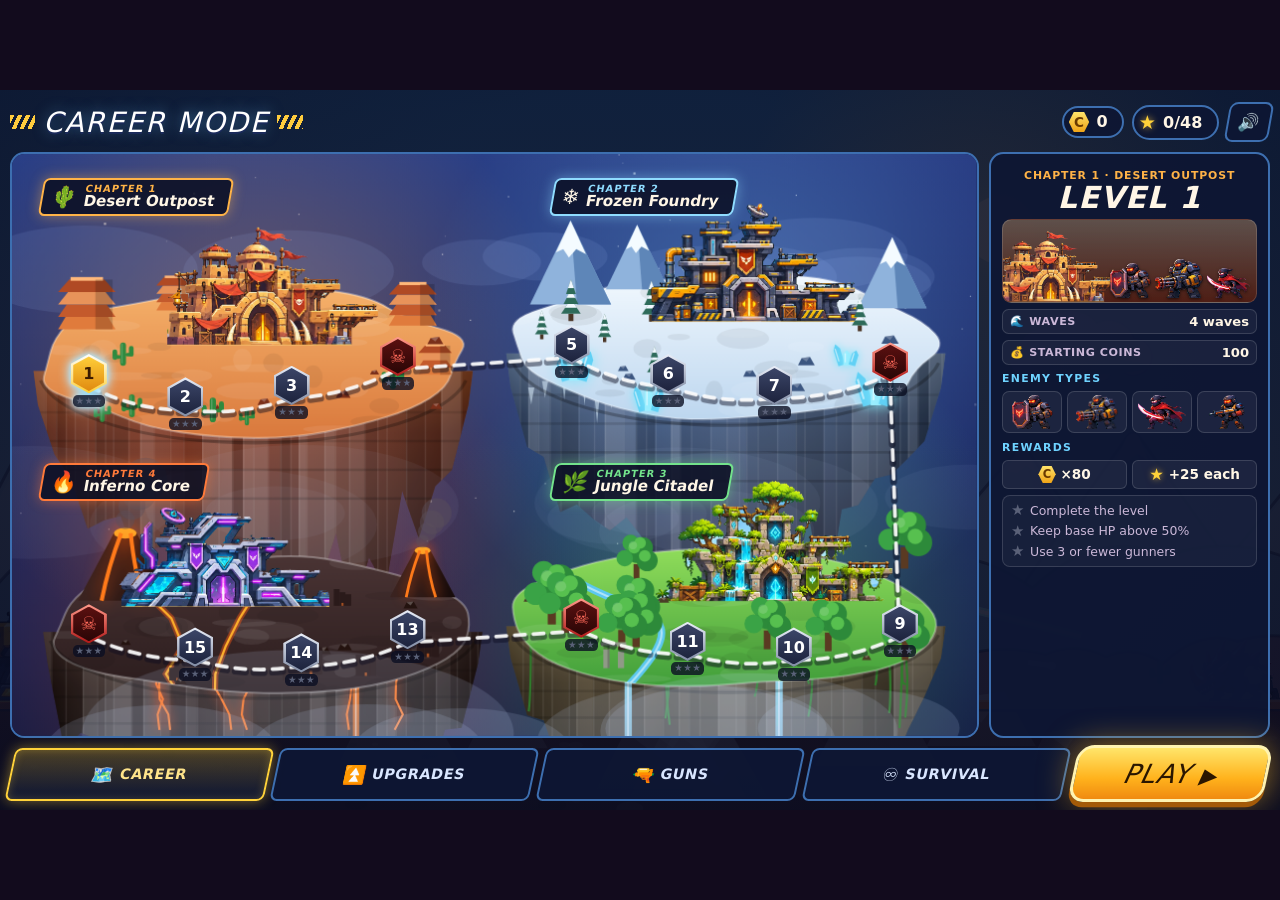
==== Stickman/stick-bastion/index.html @ 338006b6 "feat: add initial stick bastion game UI styles" ====
<!doctype html>
<html lang="en">
<head>
<meta charset="utf-8">
<meta name="viewport" content="width=device-width,initial-scale=1,maximum-scale=1,user-scalable=no,viewport-fit=cover">
<meta name="theme-color" content="#1d1240">
<title>Stick Bastion</title>
<link rel="preconnect" href="https://fonts.googleapis.com"><link rel="preconnect" href="https://fonts.gstatic.com" crossorigin>
<link rel="stylesheet" href="https://fonts.googleapis.com/css2?family=Barlow+Condensed:ital,wght@1,700;1,800;1,900&display=swap">
<link rel="stylesheet" href="css/style.css">
</head>
<body>
<div id="stage">
  <canvas id="cv"></canvas>
  <div id="hud" class="hidden">
    <div class="hbox" id="hpBox"><span class="hpIc">🏰</span><div class="lbl"><span>BASE HP</span><span id="hpTxt">400</span></div><div class="bar"><i id="hpFill"></i></div></div>
    <div class="hbox" id="waveBox"><div id="waveTxt">WAVE 1</div><div id="waveSub"></div><div class="bar"><i id="waveFill"></i></div></div>
    <div class="hbox" id="coinBox"><span class="coin"></span><span id="coinTxt">0</span></div>
    <button class="ibtn pe" id="speedBtn" aria-label="Speed up">▶▶</button>
    <button class="ibtn pe" id="pauseBtn" aria-label="Pause">❚❚</button>
    <button id="baseBtn" class="round pe" aria-label="Base upgrades"><span>🏰</span><small>BASE</small></button>
    <div id="breakBar" class="pe hidden"><div class="nw"><span class="clk">⏱</span><span class="nwt"><small>NEXT WAVE IN</small><span><b id="breakT">10</b>s</span></span></div><button id="callBtn">CALL NOW ▶ <small id="callBonus"></small></button></div>
    <button id="strikeBtn" class="round pe hidden" aria-label="Airstrike"><span>✈</span><small>STRIKE</small></button>
  </div>
  <div id="slotPop" class="pop hidden"></div>
  <div id="basePop" class="pop hidden" style="left:.8em;bottom:6.2em"></div>

  <div id="hub" class="screen">
    <div class="topbar">
      <button class="hb" id="backBtn" aria-label="Back">←</button>
      <div class="htitle"><i></i><span id="hubTitle">CAREER MODE</span><i></i></div>
      <div class="chips">
        <div class="chip" title="Credits"><span class="crc">C</span><b id="crTxt">0</b></div>
        <div class="chip" title="Stars"><span class="sti">★</span><b id="stTxt">0/48</b></div>
        <button class="hb" id="sndBtn1" aria-label="Sound">🔊</button>
      </div>
    </div>
    <div class="tab" id="tab_career">
      <div class="mapwrap"><canvas id="mapCv"></canvas><div id="nodes"></div></div>
      <aside class="side" id="lvlPanel"></aside>
    </div>
    <div class="tab hidden" id="tab_upgrades"><div class="tabbox"><div class="upgs" id="upgList"></div></div></div>
    <div class="tab hidden" id="tab_guns"><div class="tabbox"><div class="guns" id="gunList"></div></div></div>
    <div class="tab hidden" id="tab_survival">
      <div class="tabbox surv">
        <h2>ENDLESS SURVIVAL</h2>
        <p>Waves never stop and bosses show up every 5 waves. Pick your base:</p>
        <div class="maps" id="mapPick"></div>
        <div class="best" id="bestTxt"></div>
      </div>
    </div>
    <nav class="bnav">
      <button data-tab="career"><span>🗺️</span>CAREER</button>
      <button data-tab="upgrades"><span>⏫</span>UPGRADES</button>
      <button data-tab="guns"><span>🔫</span>GUNS</button>
      <button data-tab="survival"><span>♾️</span>SURVIVAL</button>
    </nav>
    <button id="playBtn" class="playbig">PLAY <b>▶</b></button>
  </div>

  <div id="win" class="screen dim hidden">
    <div class="panel wpanel">
      <div class="wl" id="winLvl"></div>
      <h1 class="title" style="font-size:3.2em">LEVEL COMPLETE!</h1>
      <div class="stars3" id="winStars"></div>
      <div class="wobj" id="winObj"></div>
      <div class="wcr">Credits earned <span class="crc">C</span> <b id="winCr">0</b></div>
      <div><button class="btn" id="nextBtn">NEXT LEVEL ▶</button><button class="btn alt" id="retryBtn">⟲ RETRY</button><button class="btn alt" id="mapBtn">MAP</button></div>
    </div>
  </div>

  <div id="pause" class="screen dim hidden">
    <div class="panel">
      <h1 class="title" style="font-size:3em">PAUSED</h1>
      <div style="margin-top:1em">
        <button class="btn" id="resumeBtn">▶ RESUME</button><br>
        <button class="btn alt small" id="sndBtn2">🔊 Sound: On</button>
        <button class="btn alt small" id="quitBtn">⟲ Main menu</button>
      </div>
    </div>
  </div>

  <div id="over" class="screen dim hidden">
    <div class="panel">
      <h1 class="title" style="font-size:3.2em;color:#ff7a5c">THE BASE HAS FALLEN</h1>
      <div class="stats">
        <div>Waves survived<b id="oWaves">0</b></div>
        <div>Kills<b id="oKills">0</b></div>
        <div>Critical hits<b id="oHeads">0</b></div>
      </div>
      <div class="best" id="oBest"></div>
      <div style="margin-top:.8em"><button class="btn" id="againBtn">⟲ PLAY AGAIN</button><button class="btn alt" id="menuBtn">MENU</button></div>
    </div>
  </div>
</div>
<div id="rotate"><div class="phn">📱</div><div>Turn your phone sideways for the best view.</div><button class="btn small" id="rotOk">Play anyway</button></div>
<script src="js/core.js"></script>
<script src="js/audio.js"></script>
<script src="js/data.js"></script>
<script src="js/enemies.js"></script>
<script src="js/state.js"></script>
<script src="js/gunners.js"></script>
<script src="js/combat.js"></script>
<script src="js/waves.js"></script>
<script src="js/career.js"></script>
<script src="js/render.js"></script>
<script src="js/ui.js"></script>
<script src="js/mapart.js"></script>
<script src="js/menu.js"></script>
<script src="js/basetray.js"></script>
<script src="js/tutorial.js"></script>
<script src="js/hudskin.js"></script>
<script src="js/main.js"></script>
</body>
</html>
---- Stickman/stick-bastion/css/style.css ----
:root{--gold:#ffcc4d;--panel:rgba(22,14,38,.94);--line:rgba(255,255,255,.14);--txt:#fff6e6;--dim:#cbb8d8;--red:#ff5a4f;--green:#5be27f;color-scheme:dark}
*{box-sizing:border-box}
html,body{margin:0;height:100%;background:#120b1d;overflow:hidden;touch-action:none;-webkit-user-select:none;user-select:none;-webkit-tap-highlight-color:transparent;font-family:system-ui,"Segoe UI",Roboto,Arial,sans-serif;color:var(--txt)}
#stage{position:absolute;overflow:hidden;background:#1d1240;font-size:16px}
#cv{position:absolute;inset:0;width:100%;height:100%;display:block;touch-action:none}
.hidden{display:none!important}
button{font-family:inherit;color:inherit;touch-action:manipulation}
#hud{position:absolute;inset:0;pointer-events:none}
#hud .pe{pointer-events:auto}
.hbox{position:absolute;top:.7em;background:rgba(15,8,28,.55);border:1px solid var(--line);border-radius:.8em;padding:.45em .7em;backdrop-filter:blur(3px)}
#hpBox{left:.8em;width:15em}
.lbl{font-weight:800;font-size:.75em;letter-spacing:.12em;color:var(--dim);display:flex;justify-content:space-between;margin-bottom:.3em}
.bar{position:relative;height:1em;background:rgba(0,0,0,.5);border-radius:1em;overflow:hidden;border:1px solid rgba(255,255,255,.18)}
.bar i{position:absolute;left:0;top:0;bottom:0;width:100%;border-radius:1em;background:linear-gradient(#8dffa8,#27b651);transition:width .15s}
.bar i.warn{background:linear-gradient(#ffe07a,#e39a18)}
.bar i.bad{background:linear-gradient(#ff8a7a,#d02d22)}
#waveBox{left:50%;transform:translateX(-50%);width:14em;text-align:center}
#waveTxt{font-weight:900;font-size:1.1em;letter-spacing:.08em;margin-bottom:.25em}
#waveFill{background:linear-gradient(#ffd98a,#ff8c3a)}
#coinBox{right:7.4em;display:flex;align-items:center;gap:.45em;font-weight:900;font-size:1.25em;padding:.3em .7em}
#coinBox.bump{animation:pop .25s}
@keyframes pop{50%{transform:scale(1.18)}}
.coin{width:1em;height:1em;border-radius:50%;background:radial-gradient(circle at 35% 35%,#fff3b0,#ffc53d 45%,#c9851a);box-shadow:0 0 .4em rgba(255,200,60,.7);display:inline-block;flex:none;vertical-align:-.12em}
.ibtn{position:absolute;top:.7em;right:.8em;width:2.8em;height:2.8em;border-radius:.8em;border:1px solid var(--line);background:rgba(15,8,28,.6);font-weight:900;font-size:1em;cursor:pointer}
#speedBtn{right:4.1em;font-size:.95em;width:3em}
#speedBtn.on{background:linear-gradient(#ffe07a,#ff9b2e);color:#3a1604;border-color:transparent}
.round{position:absolute;bottom:.6em;width:4.8em;height:4.8em;border-radius:50%;border:2px solid rgba(255,255,255,.25);cursor:pointer;font-weight:900;font-size:1em;display:flex;flex-direction:column;align-items:center;justify-content:center;line-height:1.05;background:rgba(30,18,44,.85)}
.round span{font-size:1.5em}
.round small{font-size:.58em;letter-spacing:.06em}
#baseBtn{left:.8em;background:linear-gradient(#6a5690,#3d2f58)}
#strikeBtn{right:.8em;background:conic-gradient(rgba(255,120,60,.95) calc(var(--p,1)*360deg),rgba(30,18,44,.85) 0)}
#strikeBtn.ready{box-shadow:0 0 1em rgba(255,140,60,.9);animation:pulse 1s infinite alternate}
@keyframes pulse{to{transform:scale(1.07)}}
#breakBar{position:absolute;bottom:.9em;left:50%;transform:translateX(-50%);display:flex;align-items:center;gap:.8em;background:rgba(15,8,28,.75);border:1px solid var(--line);border-radius:1em;padding:.4em .45em .4em 1em;font-weight:800;white-space:nowrap}
#breakBar b{color:var(--gold);font-size:1.2em}
#callBtn{border:0;border-radius:.7em;padding:.55em 1em;font-weight:900;cursor:pointer;background:linear-gradient(#ffe07a,#ff9b2e);color:#3a1604;font-size:.95em}
#callBtn small{font-weight:700;opacity:.8}
.pop{position:absolute;width:19em;max-height:calc(100% - 1em);overflow:auto;background:var(--panel);border:1px solid var(--line);border-radius:1em;padding:.75em;box-shadow:0 1em 2.5em rgba(0,0,0,.55);z-index:3}
.pop .ph{display:flex;align-items:center;gap:.6em;margin-bottom:.55em}
.pop .ph h4{margin:0;font-size:1.05em;flex:1}
.pop .ph .sub2{display:block;font-size:.75em;color:var(--dim);font-weight:600}
.pop .x{width:2em;height:2em;border-radius:.6em;border:1px solid var(--line);background:rgba(255,255,255,.06);cursor:pointer;font-weight:900;flex:none}
.maps{display:grid;grid-template-columns:repeat(4,1fr);gap:.45em;margin:.7em 0 .2em}
.mapc{border:2px solid var(--line);border-radius:.8em;background:rgba(255,255,255,.07);padding:.35em .25em .3em;cursor:pointer;color:#fff;font:inherit;font-weight:800;font-size:.72em;display:flex;flex-direction:column;align-items:center;gap:.2em}
.mapc img{width:100%;height:4.6em;object-fit:contain;filter:drop-shadow(0 .15em .2em rgba(0,0,0,.45))}
.mapc.on{border-color:var(--gold);background:rgba(255,211,90,.18);box-shadow:0 0 .8em rgba(255,211,90,.35)}
.wgrid{display:grid;grid-template-columns:1fr 1fr 1fr;gap:.35em}
#slotPop{width:25em}
.wopt{display:flex;flex-direction:column;align-items:center;gap:.15em;padding:.45em .3em;border-radius:.7em;border:1px solid var(--line);background:rgba(255,255,255,.06);cursor:pointer;font-size:.85em;font-weight:800}
.wopt img{width:5.6em;height:2.2em;object-fit:contain;filter:drop-shadow(0 .1em .15em rgba(0,0,0,.5))}
.wopt .c{color:var(--gold)}
.wopt .s{font-size:.75em;color:var(--dim);font-weight:600;text-align:center}
.wopt[disabled]{opacity:.38;cursor:default}
.wopt.cur{border-color:var(--gold);opacity:1}
.act{display:flex;align-items:center;justify-content:center;gap:.4em;width:100%;padding:.6em;margin-top:.4em;border-radius:.7em;border:0;font-weight:900;font-size:.95em;cursor:pointer;background:linear-gradient(#7cf29a,#2fae55);color:#06290f}
.act.alt{background:rgba(255,255,255,.1);color:var(--txt)}
.act.sell{background:rgba(255,90,79,.18);color:#ffb3ab}
.act[disabled]{background:rgba(255,255,255,.08);color:rgba(255,255,255,.38);cursor:default}
.statl{display:flex;flex-direction:column;gap:.15em;font-size:.8em;color:#ffdf9a;font-weight:700}
.pips{display:flex;gap:.2em;margin:.4em 0 .1em}
.pips i{flex:1;height:.4em;border-radius:.2em;background:rgba(255,255,255,.15)}
.pips i.on{background:var(--gold)}
.brow{display:flex;align-items:center;gap:.6em;padding:.5em;border-radius:.8em;background:rgba(255,255,255,.05);border:1px solid var(--line);margin-top:.4em}
.brow .ic{font-size:1.5em;width:1.6em;text-align:center;flex:none}
.brow .t{flex:1;min-width:0}
.brow .t b{display:block;font-size:.92em}
.brow .t span{display:block;font-size:.72em;color:var(--dim)}
.brow .act{width:auto;margin:0;padding:.5em .7em;font-size:.82em;flex:none}
.screen{position:absolute;inset:0;display:flex;align-items:center;justify-content:center;padding:1em;z-index:4}
.dim{background:radial-gradient(ellipse at center,rgba(20,10,35,.55),rgba(10,5,20,.85))}
.panel{background:var(--panel);border:1px solid var(--line);border-radius:1.2em;box-shadow:0 1em 3em rgba(0,0,0,.5);padding:1.3em 1.6em;max-height:100%;overflow:auto;text-align:center}
h1.title{margin:0;font-family:Impact,"Arial Black",system-ui,sans-serif;font-size:4.6em;line-height:.95;letter-spacing:.04em;color:#ffd35a;text-shadow:0 .06em 0 #b4531c,0 .12em 0 #5a1f14,0 0 .6em rgba(255,150,60,.5)}
.sub{color:var(--dim);font-size:1.05em;margin:.5em 0 1.1em}
.btn{font-weight:900;font-size:1.25em;letter-spacing:.06em;padding:.7em 1.8em;border-radius:.8em;border:0;background:linear-gradient(#ffe07a,#ff9b2e);color:#3a1604;box-shadow:0 .22em 0 #a64e17,0 .4em 1em rgba(0,0,0,.4);cursor:pointer;margin:.3em}
.btn:active{transform:translateY(.15em);box-shadow:0 .07em 0 #a64e17}
.btn.alt{background:linear-gradient(#5a4a78,#3d2f58);color:var(--txt);box-shadow:0 .22em 0 #221832}
.btn.small{font-size:.95em;padding:.55em 1.2em}
.how{display:flex;gap:1em;justify-content:center;margin:1.1em 0 .3em;flex-wrap:wrap}
.how div{background:rgba(255,255,255,.06);border:1px solid var(--line);border-radius:.8em;padding:.6em .8em;width:10.5em;font-size:.88em;color:var(--dim)}
.how b{display:block;font-size:1.6em;margin-bottom:.15em}
.best{margin-top:.6em;color:var(--gold);font-weight:800}
.stats{display:grid;grid-template-columns:repeat(3,auto);gap:.4em 1.6em;justify-content:center;margin:1em 0;font-size:1.05em}
.stats b{display:block;font-size:1.6em;color:var(--gold)}
#rotate{position:fixed;inset:0;background:#1d1240;display:none;align-items:center;justify-content:center;flex-direction:column;text-align:center;padding:2em;z-index:9;gap:1em}
#rotate.show{display:flex}
#rotate .phn{font-size:3em;animation:rot 1.6s infinite}
@keyframes rot{50%{transform:rotate(90deg)}}
/* ---------- start screen hub ---------- */
:root{--navy:rgba(14,22,52,.92);--edge:#3d6fb0;--cyan:#6fd3ff}
#hub{display:block;padding:0;background:linear-gradient(rgba(8,12,32,.86),rgba(8,12,32,.9))}
#hub.see{background:linear-gradient(90deg,rgba(8,12,32,.82),rgba(8,12,32,.35) 55%,rgba(8,12,32,.1)),linear-gradient(rgba(8,12,32,.55),transparent 18%,transparent 80%,rgba(8,12,32,.7))}
.topbar{position:absolute;top:.5em;left:.6em;right:.6em;height:3em;display:flex;align-items:center;gap:.8em}
.hb{width:2.6em;height:2.4em;border-radius:.5em;border:2px solid var(--edge);background:var(--navy);font-weight:900;font-size:1.05em;cursor:pointer;flex:none;transform:skewX(-10deg)}
.htitle{display:flex;align-items:center;gap:.5em;flex:1;min-width:0}
.htitle span{font-family:Impact,"Arial Black",system-ui,sans-serif;font-size:1.75em;letter-spacing:.06em;font-style:italic;color:#fff;text-shadow:0 .08em 0 #1a2a5a,0 0 .5em rgba(110,200,255,.5);white-space:nowrap}
.htitle i{width:1.6em;height:.9em;flex:none;background:repeating-linear-gradient(115deg,#ffcc3d 0 .25em,transparent .25em .45em)}
.chips{display:flex;align-items:center;gap:.5em}
.chip{display:flex;align-items:center;gap:.45em;background:var(--navy);border:2px solid var(--edge);border-radius:2em;padding:.25em .9em .25em .3em;font-weight:900}
.crc{display:inline-flex;align-items:center;justify-content:center;width:1.5em;height:1.5em;border-radius:.35em;background:linear-gradient(#ffe36a,#f0a417);color:#6a3a00;font-weight:900;font-size:.85em;clip-path:polygon(25% 0,75% 0,100% 50%,75% 100%,25% 100%,0 50%);flex:none;vertical-align:-.3em}
.sti{color:#ffd23a;font-size:1.2em;text-shadow:0 0 .4em rgba(255,200,60,.7)}
.tab{position:absolute;top:3.9em;bottom:4.5em;left:.6em;right:.6em}
.tabbox{position:absolute;inset:0;background:var(--navy);border:2px solid var(--edge);border-radius:.9em;padding:.9em;overflow:auto}
/* bottom navigation + play */
.bnav{position:absolute;bottom:.55em;left:.6em;right:13.4em;display:flex;gap:.45em;height:3.3em}
.bnav button{flex:1;min-width:0;display:flex;align-items:center;justify-content:center;gap:.4em;font-weight:900;font-size:.9em;letter-spacing:.04em;cursor:pointer;border:2px solid var(--edge);background:var(--navy);border-radius:.5em;transform:skewX(-12deg);color:#d9e6ff;white-space:nowrap}
.bnav button span{font-size:1.25em}
.bnav button.on{border-color:#ffd23a;color:#ffe48a;background:linear-gradient(rgba(255,210,58,.25),rgba(14,22,52,.95));box-shadow:0 0 .9em rgba(255,210,58,.45),inset 0 0 .6em rgba(255,210,58,.25)}
.playbig{position:absolute;right:.45em;bottom:.3em;width:7.4em;height:2.15em;border:3px solid #fff3b0;border-radius:.6em;transform:skewX(-12deg);cursor:pointer;
  background:linear-gradient(#ffe56a,#ffb21c 60%,#f08a10);color:#2a1600;font-family:Impact,"Arial Black",system-ui,sans-serif;font-size:1.65em;font-style:italic;letter-spacing:.04em;
  box-shadow:0 .2em 0 #a35a08,0 0 1.2em rgba(255,190,40,.55);animation:glow 1.6s infinite alternate}
.playbig b{font-size:.8em}
.playbig:active{transform:skewX(-12deg) translateY(.12em)}
.playbig[disabled]{filter:grayscale(1) brightness(.7);animation:none;cursor:default}
@keyframes glow{to{box-shadow:0 .2em 0 #a35a08,0 0 2em rgba(255,200,60,.85)}}
/* home */
.hero{position:absolute;left:1.5em;top:50%;transform:translateY(-50%);max-width:34em}
.hero .title{font-size:5em;text-align:left}
.hero .sub{text-align:left;margin:.4em 0 .9em}
.hcards{display:flex;gap:.6em;margin-bottom:.4em}
.hcard{background:var(--navy);border:2px solid var(--edge);border-radius:.8em;padding:.55em .9em;min-width:12em}
.hcard small{display:block;color:var(--cyan);font-weight:900;letter-spacing:.1em;font-size:.7em}
.hcard b{display:block;font-size:1.05em}
.hcard span{font-size:.8em;color:var(--dim)}
.hero .how{justify-content:flex-start}
.hero .how div{background:rgba(14,22,52,.75)}
/* career map */
.mapwrap{position:absolute;left:0;top:0;bottom:0;right:18.2em;border:2px solid var(--edge);border-radius:.9em;overflow:hidden;background:#172152}
#mapCv{position:absolute;inset:0;width:100%;height:100%}
#nodes{position:absolute;inset:0}
.chlab{position:absolute;display:flex;align-items:center;gap:.45em;padding:.25em .9em .25em .5em;background:rgba(10,14,34,.85);border:2px solid var(--c);border-radius:.4em;transform:skewX(-10deg);box-shadow:0 0 .8em color-mix(in srgb,var(--c) 45%,transparent);pointer-events:none}
.chlab span{font-size:1.3em}
.chlab div{font-weight:900;font-size:.95em;line-height:1.05;white-space:nowrap}
.chlab small{display:block;font-size:.65em;color:var(--c);letter-spacing:.1em}
.node{position:absolute;transform:translate(-50%,-62%);background:none;border:0;padding:0;cursor:pointer;display:flex;flex-direction:column;align-items:center;gap:.1em}
.node .hex{width:2.7em;height:2.95em;display:flex;align-items:center;justify-content:center;clip-path:polygon(50% 0,100% 25%,100% 75%,50% 100%,0 75%,0 25%);background:linear-gradient(#e9eef8,#7f8aa3);padding:.18em}
.node .num{width:100%;height:100%;display:flex;align-items:center;justify-content:center;clip-path:inherit;background:linear-gradient(#3b4567,#1d233d);font-weight:900;font-size:1.2em;color:#fff}
.node .ns{display:flex;gap:.05em;background:rgba(10,14,34,.8);border-radius:.5em;padding:0 .3em;font-size:.72em;line-height:1.3}
.node .ns i{font-style:normal;color:#5a6178}
.node .ns i.on{color:#ffd23a;text-shadow:0 0 .3em rgba(255,200,40,.8)}
.node.done .hex{background:linear-gradient(#fff4b0,#e0a020)}
.node.done .num{background:linear-gradient(#5a4a1a,#2c2410);color:#ffe27a}
.node.cur .hex{background:linear-gradient(#fff,#ffd23a);animation:nodep 1s infinite alternate}
.node.cur .num{background:linear-gradient(#ffcf3a,#e08a10);color:#3a1a00}
@keyframes nodep{to{filter:drop-shadow(0 0 .5em #ffd23a);transform:scale(1.08)}}
.node.boss .hex{background:linear-gradient(#ff9a8a,#b01818)}
.node.boss .num{background:linear-gradient(#5a1010,#2a0606);color:#ff6a5a;font-size:1.4em}
.node.lock{cursor:default}.node.lock .hex{filter:grayscale(.8) brightness(.6)}.node.lock .num{font-size:.95em}
.node.sel{filter:drop-shadow(0 0 .45em #6fd3ff) drop-shadow(0 0 .2em #fff)}
/* level panel */
.side{position:absolute;right:0;top:0;bottom:0;width:17.6em;background:var(--navy);border:2px solid var(--edge);border-radius:.9em;padding:.6em .7em;overflow:auto;display:flex;flex-direction:column;gap:.38em}
.lh{text-align:center}
.lh small{font-weight:900;letter-spacing:.08em;font-size:.68em}
.lh h3{margin:0;font-family:Impact,"Arial Black",system-ui,sans-serif;font-style:italic;font-size:1.9em;letter-spacing:.04em;line-height:1}
.lh h3 em{font-size:.5em;background:#d42a2a;color:#fff;padding:.1em .4em;border-radius:.3em;vertical-align:.35em;font-style:normal;font-family:system-ui,sans-serif;font-weight:900}
.prev{position:relative;height:5.2em;border-radius:.6em;border:1px solid var(--line);overflow:hidden;flex:none}
.prev .pb{position:absolute;left:-.6em;bottom:0;height:90%}
.pen{position:absolute;right:.4em;bottom:.2em;display:flex;align-items:flex-end;gap:.25em}
.pen img{filter:drop-shadow(0 .1em .1em rgba(0,0,0,.6))}
.prow{display:flex;justify-content:space-between;align-items:center;background:rgba(255,255,255,.05);border:1px solid var(--line);border-radius:.5em;padding:.3em .55em;font-size:.82em}
.prow span{font-weight:800;color:var(--dim);font-size:.85em;letter-spacing:.05em}
.psec{font-weight:900;font-size:.68em;letter-spacing:.12em;color:var(--cyan);margin-top:.15em}
.pens{display:grid;grid-template-columns:repeat(4,1fr);gap:.3em}
.pens div{background:rgba(255,255,255,.06);border:1px solid var(--line);border-radius:.45em;height:2.6em;display:flex;align-items:center;justify-content:center;padding:.15em}
.pens div.bs{border-color:#ff5a4f;background:rgba(255,60,60,.15)}
.pens img{max-width:100%;max-height:100%}
.prw{display:grid;grid-template-columns:1fr 1fr;gap:.3em}
.prw div{background:rgba(255,255,255,.06);border:1px solid var(--line);border-radius:.45em;padding:.3em;display:flex;align-items:center;justify-content:center;gap:.35em;font-weight:900;font-size:.85em}
.pobj{display:flex;flex-direction:column;gap:.15em;background:rgba(255,255,255,.04);border:1px solid var(--line);border-radius:.5em;padding:.35em .5em}
.pobj div{font-size:.78em;display:flex;gap:.45em;align-items:center;color:var(--dim)}
.pobj i{font-style:normal;color:#5a6178;font-size:1.2em}
.pobj .on{color:#fff}.pobj .on i{color:#ffd23a}
.plock{text-align:center;font-weight:800;color:#ffb3ab;font-size:.85em}
/* upgrades & guns */
.upgs{display:grid;grid-template-columns:repeat(5,1fr);gap:.6em}
.ucard{background:rgba(255,255,255,.05);border:1px solid var(--line);border-radius:.8em;padding:.7em .6em;display:flex;flex-direction:column;align-items:center;text-align:center;gap:.2em}
.ucard .uic{font-size:2.2em}
.ucard span{font-size:.78em;color:var(--dim)}
.ucard .pips{width:100%}
.ucard .act{margin-top:auto}
.unote{grid-column:1/-1;text-align:center;color:var(--dim);font-size:.85em}
.guns{display:grid;grid-template-columns:repeat(4,1fr);gap:.5em}
.gcard{position:relative;background:linear-gradient(color-mix(in srgb,var(--gc) 16%,transparent),rgba(255,255,255,.03));border:1px solid var(--line);border-radius:.8em;padding:.45em .6em;display:flex;flex-direction:column;gap:.12em}
.gcard img{height:2.6em;object-fit:contain;filter:drop-shadow(0 .15em .2em rgba(0,0,0,.6))}
.gcard b{font-size:.9em}
.gcard>span{font-size:.7em;color:var(--dim)}
.gcard em{position:absolute;top:.4em;right:.5em;font-style:normal;font-weight:900;color:var(--gold);font-size:.78em}
.gbar{display:flex;align-items:center;gap:.4em;font-size:.62em;font-weight:900;color:var(--dim)}
.gbar small{width:2.4em}
.gbar i{height:.5em;border-radius:.3em;background:var(--gc);box-shadow:0 0 .4em var(--gc)}
.surv{left:auto;right:0;width:30em;text-align:center}
.surv h2{margin:.1em 0;font-family:Impact,"Arial Black",system-ui,sans-serif;font-style:italic;letter-spacing:.05em;color:#ffd35a}
.surv p{color:var(--dim);margin:.2em 0}
.surv .maps{grid-template-columns:1fr 1fr}
/* level complete */
.wl{font-weight:900;letter-spacing:.12em;color:var(--cyan);font-size:.85em}
.stars3{display:flex;justify-content:center;gap:.3em;margin:.4em 0;font-size:3.4em}
.stars3 i{font-style:normal;color:#3a3550;animation:starin .45s both}
.stars3 i.on{color:#ffd23a;text-shadow:0 0 .3em rgba(255,200,40,.9)}
.stars3 i:nth-child(2){transform:translateY(-.2em)}
@keyframes starin{from{transform:scale(2.5) rotate(-40deg);opacity:0}}
.wobj{display:inline-flex;flex-direction:column;gap:.2em;text-align:left;color:var(--dim);margin-bottom:.5em}
.wobj .ok{color:#ffe27a}
.wcr{font-weight:900;margin-bottom:.6em}
.wcr b{color:var(--gold);font-size:1.3em}
#tab_upgrades .tabbox,#tab_guns .tabbox,.surv{bottom:auto;max-height:100%}
/* ---------- gun upgrade popup ---------- */
#slotPop.gpop{width:16.5em;padding:.6em .65em .55em;background:linear-gradient(rgba(20,30,62,.96),rgba(14,20,44,.97));border:2px solid #4fa9e8;border-radius:.9em;box-shadow:0 0 1.2em rgba(80,200,255,.35),0 1em 2em rgba(0,0,0,.5);overflow:visible}
.gx{position:absolute;left:-.8em;top:-.8em;width:2em;height:2em;border-radius:50%;border:2px solid #fff;background:#e2463a;color:#fff;font-weight:900;cursor:pointer;box-shadow:0 .15em .4em rgba(0,0,0,.5);z-index:2}
.ghead{display:flex;align-items:center;gap:.5em;margin:0 0 .45em .6em}
.ghead img{width:4.2em;height:2em;object-fit:contain;filter:drop-shadow(0 .1em .15em rgba(0,0,0,.6))}
.ghead div{flex:1;min-width:0;line-height:1.1}
.ghead b{display:block;font-size:.9em;white-space:nowrap;overflow:hidden;text-overflow:ellipsis}
.ghead div span{font-size:.68em;color:var(--dim)}
.lvb{background:#0b1022;border:2px solid #ffd23a;color:#ffe27a;font-weight:900;font-size:.78em;padding:.15em .45em;border-radius:.4em;white-space:nowrap}
.upbig{display:flex;flex-direction:column;align-items:center;width:100%;border:0;border-radius:.6em;cursor:pointer;padding:.4em .5em .35em;
  background:linear-gradient(#ffd25a,#ff9a1f 55%,#f07a10);color:#2a1300;font-family:Impact,"Arial Black",system-ui,sans-serif;letter-spacing:.05em;box-shadow:0 .22em 0 #a24f07,inset 0 .12em 0 rgba(255,255,255,.5)}
.upbig .ua{font-size:1.15em}
.upbig .uc{display:flex;align-items:center;gap:.3em;font-size:1em;font-family:system-ui,sans-serif;font-weight:900}
.upbig:not([disabled]){animation:upb 1.1s infinite alternate}
@keyframes upb{to{box-shadow:0 .22em 0 #a24f07,inset 0 .12em 0 rgba(255,255,255,.5),0 0 .9em rgba(255,180,40,.8)}}
.upbig:active{transform:translateY(.12em)}
.upbig[disabled]{filter:grayscale(.6) brightness(.75);cursor:default;animation:none}
.upbig[data-lock="1"]{filter:none;background:linear-gradient(#7a6a3a,#4a3f22);color:#ffe27a;font-size:1em;padding:.55em}
.gstats{margin-top:.55em;background:rgba(0,0,0,.28);border-radius:.55em;padding:.4em .5em;display:flex;flex-direction:column;gap:.35em}
.gl{font-size:.74em;font-weight:800;color:#fff}
.gl b{color:#ffd23a;letter-spacing:.06em}
.gl em{font-style:normal;color:#7dff9a}
.gb{position:relative;height:.55em;background:#0a0f20;border-radius:.3em;overflow:hidden;margin-top:.1em}
.gb i{position:absolute;left:0;top:0;bottom:0;background:linear-gradient(#9dff7a,#3ab84a)}
.gb u{position:absolute;top:0;bottom:0;background:repeating-linear-gradient(90deg,rgba(255,255,255,.85) 0 .3em,rgba(255,255,255,.45) .3em .5em);animation:gain 1s infinite alternate}
@keyframes gain{to{opacity:.4}}
.gfix{display:flex;align-items:stretch;gap:.35em;margin-top:.45em;background:linear-gradient(rgba(140,230,60,.28),rgba(90,170,40,.2));border:1px solid rgba(160,255,90,.45);border-radius:.55em;padding:.35em}
.rp{flex:1;min-width:0;display:flex;flex-direction:column;justify-content:center;gap:.2em}
.rpl{display:flex;justify-content:space-between;font-size:.66em;font-weight:900;letter-spacing:.05em}
.rpl b{color:#e8ffd8}
.rpb{height:.6em;background:#0a0f20;border-radius:.3em;overflow:hidden}
.rpb i{display:block;height:100%;background:linear-gradient(#9dff7a,#3ab84a);transition:width .15s}
.rpb i.low{background:linear-gradient(#ffe07a,#e39a18)}.rpb i.ko{background:linear-gradient(#ff8a7a,#d02d22)}
.tool{width:3.1em;border-radius:.5em;border:2px solid rgba(255,255,255,.7);background:linear-gradient(#8b93a8,#5a6178);cursor:pointer;display:flex;flex-direction:column;align-items:center;justify-content:center;font-weight:900;font-size:.8em;padding:.15em 0;color:#fff;line-height:1.1}
.tool .ti{font-size:1.3em}
.tool .coin{width:.85em;height:.85em;margin-right:.15em}
.tool.boost{background:linear-gradient(#ffe95a,#ffb31a);color:#3a2200;border-color:#fff6b0}
.tool.boost.on{animation:pulse .4s infinite alternate}
.tool[disabled]{filter:grayscale(.7) brightness(.7);cursor:default}
.tool[data-lock="1"]:not(.on){opacity:.55}
.tool.boost.on[disabled]{filter:none}
.gmore{display:flex;gap:.3em;margin-top:.4em}
.gmore button{flex:1;border:1px solid var(--line);background:rgba(255,255,255,.07);border-radius:.5em;padding:.35em .2em;font-weight:800;font-size:.72em;cursor:pointer;color:var(--txt)}
.tool.boost{width:3.7em}
.tool .ti small{display:block;font-size:.5em;letter-spacing:.06em;margin-top:-.15em}
/* ---------- tutorial ---------- */
#tut{position:absolute;inset:0;pointer-events:none;z-index:3}
#tutCap{position:absolute;left:0;right:0;top:12%;margin:0 auto;width:fit-content;max-width:88%;text-align:center;text-wrap:balance;
  font:900 2em/1.15 Impact,"Arial Black",system-ui,sans-serif;letter-spacing:.04em;color:#fff;-webkit-text-stroke:.07em #1a1030;paint-order:stroke fill;
  text-shadow:0 .08em 0 #1a1030,0 .2em .5em rgba(0,0,0,.45);animation:capin .35s cubic-bezier(.2,1.6,.4,1) both}
#tutCap:empty{display:none}
#tutCap.win{color:#ffd23a;font-size:2.4em}
@keyframes capin{from{transform:scale(.6);opacity:0}}
#tutRing{position:absolute;aspect-ratio:1;transform:translate(-50%,-50%);border-radius:50%;border:.18em solid rgba(140,255,240,.9);box-shadow:0 0 .8em rgba(120,255,235,.7),inset 0 0 .8em rgba(120,255,235,.4);transition:left .25s,top .25s,width .25s}
#tutRing::after{content:"";position:absolute;inset:-.18em;border-radius:50%;border:.18em solid rgba(140,255,240,.8);animation:ripple 1.2s ease-out infinite}
@keyframes ripple{to{transform:scale(1.7);opacity:0}}
#tutHand{position:absolute;font-size:2.6em;transform:translate(-30%,25%);filter:drop-shadow(0 .08em .1em rgba(0,0,0,.6));animation:tap .6s ease-in-out infinite alternate;transition:left .25s,top .25s}
@keyframes tap{to{transform:translate(-30%,5%) scale(.88)}}
#tutSkip{position:absolute;right:1em;top:4.6em;pointer-events:auto;background:rgba(15,10,30,.6);border:1px solid rgba(255,255,255,.3);border-radius:2em;color:#fff;font-size:.7em;font-weight:800;letter-spacing:.08em;padding:.45em 1em;cursor:pointer}
/* ---------- base upgrade bar (direct buttons) ---------- */
#baseBtn.gone{display:none}
#hud #breakBar{left:auto;right:6.4em;transform:none}
#baseBar{position:absolute;left:.8em;bottom:.45em;font-size:1em;display:flex;gap:.5em;padding:.45em .5em;border-radius:1.1em;background:rgba(14,20,44,.72);border:1.5px solid rgba(79,169,232,.55);box-shadow:0 .5em 1.4em rgba(0,0,0,.45);z-index:2}
.bq{font-size:inherit;width:6.1em;padding:.4em .3em .38em;border-radius:.85em;border:1px solid color-mix(in srgb,var(--bc) 55%,transparent);background:linear-gradient(color-mix(in srgb,var(--bc) 22%,rgba(20,30,62,.95)),rgba(14,20,44,.95));display:flex;flex-direction:column;align-items:center;gap:.12em;cursor:pointer;color:#fff;transition:transform .12s,filter .2s;position:relative}
.bq:hover{transform:translateY(-.15em)}
.bq:active{transform:scale(.94)}
.bq .bi{font-size:1.9em;line-height:1.05;filter:drop-shadow(0 0 .3em color-mix(in srgb,var(--bc) 70%,transparent))}
.bq .bn{font-size:.72em;font-weight:900;letter-spacing:.08em}
.bq .bp{display:flex;gap:.15em;height:.34em;margin:.05em 0 .1em}
.bq .bp i{width:.65em;height:.32em;border-radius:.15em;background:rgba(255,255,255,.18)}
.bq .bp i.on{background:var(--bc);box-shadow:0 0 .25em var(--bc)}
.bq .bpr{display:flex;align-items:center;justify-content:center;gap:.25em;width:100%;font-size:.88em;font-weight:900;border-radius:.5em;padding:.22em 0;background:linear-gradient(#ffe07a,#ff9b2e);color:#3a1604;box-shadow:0 .12em 0 #a64e17}
.bq .bpr .coin{width:.85em;height:.85em}
.bq.poor{filter:saturate(.35) brightness(.8)}
.bq.poor .bpr{background:rgba(255,255,255,.14);color:rgba(255,255,255,.6);box-shadow:none}
.bq.done{cursor:default}
.bq.done .bpr{background:rgba(91,226,127,.2);color:#8ff0ad;box-shadow:none}
.bq.pop{animation:bqpop .35s}
@keyframes bqpop{40%{transform:scale(1.15)}}
.bq.shake{animation:bqshake .3s}
@keyframes bqshake{25%{transform:translateX(-.2em)}75%{transform:translateX(.2em)}}
@media (max-width:900px),(max-height:500px){#baseBar{font-size:.85em}}
/* ---------- HUD skin (angled navy panels, gold accents) ---------- */
#stage{--hf:"Barlow Condensed","Arial Narrow",Impact,system-ui,sans-serif;--nv1:#1c2c5a;--nv2:#0c1430;--cy:#3aa8ff;--gd:#ffd23a}
#hud .hbox,#hud .ibtn{background:linear-gradient(var(--nv1),var(--nv2));border:2px solid var(--cy);box-shadow:0 0 .7em rgba(58,168,255,.55),inset 0 0 .6em rgba(58,168,255,.2);backdrop-filter:none}
/* base HP */
#hpBox{top:.7em;left:1.6em;width:16em;padding:.35em .9em .5em 2.6em;border-radius:.45em;transform:skewX(-14deg)}
#hpBox>*{transform:skewX(14deg)}
#hpBox .hpIc{position:absolute;left:-1.3em;top:50%;width:2.9em;height:2.9em;margin-top:-1.45em;border-radius:50%;display:flex;align-items:center;justify-content:center;font-size:1em;background:radial-gradient(#2a3d74,#0c1430);border:2.5px solid var(--gd);box-shadow:0 0 .6em rgba(255,210,58,.6);transform:skewX(14deg)}
#hpBox .lbl{font:italic 800 1.15em/1.1 var(--hf);color:#fff;letter-spacing:.02em;margin-bottom:.2em}
#hpBox .bar{height:.85em;border:1.5px solid rgba(0,0,0,.6);background:#0a0f22}
#hpBox .bar i{background:linear-gradient(#a6ff6b,#2fbf3a)}
/* wave banner */
#waveBox{top:.5em;width:auto;min-width:15em;background:none!important;border:0!important;box-shadow:none!important;padding:0;display:flex;flex-direction:column;align-items:center}
#waveTxt{position:relative;isolation:isolate;margin:0;padding:.22em 1.8em .26em;font:italic 900 1.9em/1 var(--hf);letter-spacing:.03em;color:#fff;text-shadow:0 .06em 0 #000;
  background:linear-gradient(#fff0a0,#e8a51a);clip-path:polygon(.9em 0,calc(100% - .9em) 0,100% 50%,calc(100% - .9em) 100%,.9em 100%,0 50%);filter:drop-shadow(0 0 .3em rgba(255,200,60,.6))}
#waveTxt::before{content:"";position:absolute;inset:.1em;z-index:-1;background:linear-gradient(#26386c,#0c1430);clip-path:polygon(.83em 0,calc(100% - .83em) 0,100% 50%,calc(100% - .83em) 100%,.83em 100%,0 50%)}
#waveBox::before,#waveBox::after{content:"";position:absolute;top:.75em;width:3.2em;height:.9em;background:repeating-linear-gradient(-60deg,var(--gd) 0 .35em,transparent .35em .7em)}
#waveBox::before{right:calc(100% + .3em)}
#waveBox::after{left:calc(100% + .3em);background:repeating-linear-gradient(60deg,var(--gd) 0 .35em,transparent .35em .7em)}
#waveSub{margin-top:-.05em;padding:.12em 1.2em .16em;font:italic 800 1em/1.1 var(--hf);color:#e8f0ff;background:linear-gradient(#18244a,#0a1128);border:1.5px solid rgba(58,168,255,.8);border-top:0;border-radius:0 0 .6em .6em}
#waveBox .bar{width:9em;height:.3em;margin-top:.3em;border:0;background:rgba(0,0,0,.45)}
#waveBox .bar i{background:linear-gradient(90deg,#ffe27a,#ff9b2e)}
/* coins + buttons */
#coinBox{top:.7em;right:8.2em;padding:.25em 1em;border-radius:.45em;transform:skewX(-14deg);font:italic 900 1.45em/1.1 var(--hf)}
#coinBox>*{transform:skewX(14deg)}
#hud .ibtn{top:.7em;width:2.9em;height:2.6em;border-radius:.45em;transform:skewX(-14deg);color:var(--gd);font-size:1.05em;text-shadow:0 0 .3em rgba(255,210,58,.6)}
#speedBtn{right:4.3em}
#hud #speedBtn.on{background:linear-gradient(#ffe07a,#ff9b2e);color:#3a1604;border-color:#fff3b0}
/* tutorial caption + skip */
#tutCap{top:17%;padding:.35em .9em .35em 2.4em;font:italic 900 1.75em/1.15 var(--hf)!important;letter-spacing:.01em;-webkit-text-stroke:0!important;text-shadow:0 .05em 0 #000;
  background:linear-gradient(90deg,rgba(12,20,48,.96),rgba(30,46,92,.96));border:2px solid var(--cy,#3aa8ff);border-radius:.5em;box-shadow:0 0 .8em rgba(58,168,255,.5)}
#tutCap::before{content:"🎯";position:absolute;left:.45em;top:50%;transform:translateY(-50%);font-size:.95em;font-style:normal}
#tutCap em{color:#ffd23a;font-style:inherit}
#tutCap.win{padding-left:.9em;font-size:2.2em!important}
#tutCap.win::before{content:none}
#tutSkip{top:5.4em;right:1.2em;font:italic 800 .95em/1 "Barlow Condensed","Arial Narrow",Impact,sans-serif;letter-spacing:.04em;padding:.4em 1em;border-radius:.4em;transform:skewX(-14deg);background:linear-gradient(#1c2c5a,#0c1430);border:2px solid #3aa8ff;box-shadow:0 0 .6em rgba(58,168,255,.5)}
#tutSkip::before{content:"⏭ ";color:#fff}
/* next wave + call now */
#hud #breakBar{right:6.6em;bottom:.7em;gap:.5em;padding:0;background:none;border:0}
#breakBar .nw{display:flex;align-items:center;gap:.45em;padding:.3em 1em .3em .8em;background:linear-gradient(var(--nv1),var(--nv2));border:2px solid var(--cy);border-radius:.45em;transform:skewX(-14deg);box-shadow:0 0 .7em rgba(58,168,255,.5)}
#breakBar .nw>*{transform:skewX(14deg)}
#breakBar .clk{font-size:1.5em;filter:sepia(1) saturate(4) hue-rotate(5deg)}
#breakBar .nwt{display:flex;flex-direction:column;line-height:1;font:italic 800 1em var(--hf)}
#breakBar .nwt small{font-size:.85em;color:#fff;letter-spacing:.03em}
#breakBar .nwt b{color:var(--gd);font-size:1.6em}
#breakBar .nwt span{color:var(--gd);font-size:1.15em}
#callBtn{padding:.35em 1.2em;border-radius:.45em;transform:skewX(-14deg);font:italic 900 1.7em/1.1 var(--hf);color:#1a1204;
  background:linear-gradient(#fff07a,#ffc21a 55%,#f39a0c);border:2.5px solid #fff3b0;box-shadow:0 0 1em rgba(255,200,40,.7),0 .2em 0 #a8620a}
#callBtn small{font-size:.75em;opacity:1}
/* upgrade cards */
#baseBar{background:linear-gradient(rgba(16,26,56,.88),rgba(8,14,34,.9));border:2px solid rgba(58,168,255,.75);box-shadow:0 0 .8em rgba(58,168,255,.45)}
.bq{background:linear-gradient(#1f3062,#0d1532);border:2px solid rgba(58,168,255,.8);box-shadow:inset 0 0 .6em rgba(58,168,255,.25)}
.bq .bn{font:italic 800 .95em/1 var(--hf);letter-spacing:.03em}
.bq .bpr{background:#0a1028;color:#fff;box-shadow:inset 0 0 0 1.5px rgba(58,168,255,.55);font:italic 800 1em/1 var(--hf);padding:.22em 0}
.bq.poor .bpr{background:#0a1028;color:rgba(255,255,255,.45)}
.bq.done .bpr{background:#0a1028;color:#8ff0ad}
/* ---------- slim upgrade cards: icon left, name + price right, fits inside the ground strip ---------- */
#baseBar{bottom:.35em;gap:.35em;padding:.28em .32em;border-radius:.8em}
.bq{display:grid;grid-template-columns:auto auto;grid-template-rows:auto auto;column-gap:.35em;row-gap:.12em;align-items:center;width:auto;min-width:6.2em;padding:.3em .45em .42em .35em;border-radius:.6em}
.bq .bi{grid-row:1/3;font-size:1.55em;line-height:1}
.bq .bn{grid-column:2;grid-row:1;font-size:.82em;text-align:left}
.bq .bpr{grid-column:2;grid-row:2;font-size:.85em;padding:.14em .45em;width:auto;min-width:3.2em}
.bq .bp{position:absolute;left:0;right:0;bottom:.12em;justify-content:center;height:.2em;margin:0}
.bq .bp i{height:.2em;width:.55em}
@media (max-width:900px),(max-height:500px){#baseBar{font-size:.9em}}
/* bar scales with the game screen itself (not capped like the rest of the HUD) so it always fills the dirt strip */
#stage{container-type:inline-size}
#baseBar{font-size:1.5cqw}
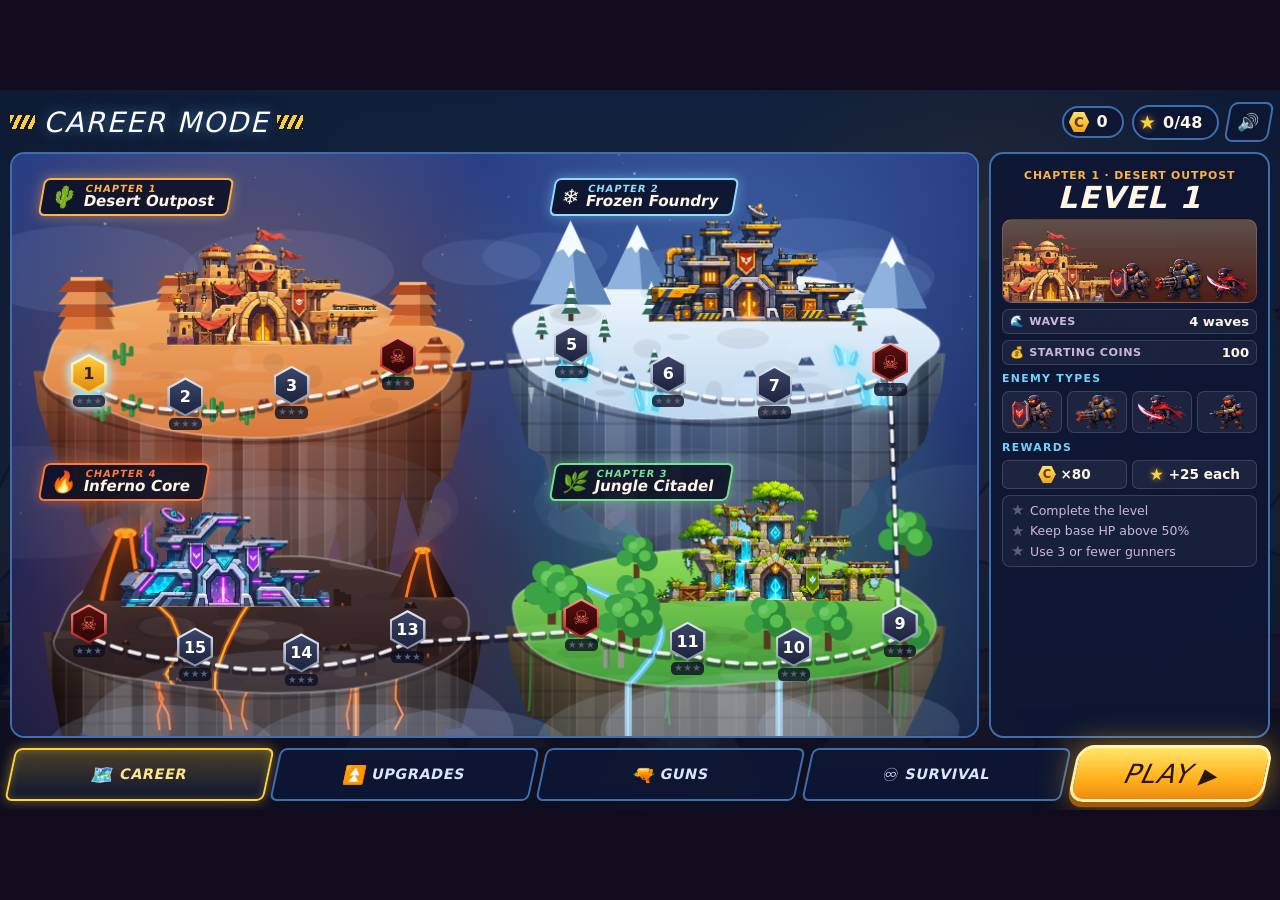
==== commit 74f26e45: "Merge branch 'main' of https://github.com/PramodAB123/Stickman-base" ====
--- a/Stickman/stick-bastion/index.html
+++ b/Stickman/stick-bastion/index.html
@@ -8,6 +8,10 @@
 <link rel="preconnect" href="https://fonts.googleapis.com"><link rel="preconnect" href="https://fonts.gstatic.com" crossorigin>
 <link rel="stylesheet" href="https://fonts.googleapis.com/css2?family=Barlow+Condensed:ital,wght@1,700;1,800;1,900&display=swap">
 <link rel="stylesheet" href="css/style.css">
+<script>
+  window.va = window.va || function () { (window.vaq = window.vaq || []).push(arguments); };
+</script>
+<script defer src="/_vercel/insights/script.js"></script>
 </head>
 <body>
 <div id="stage">
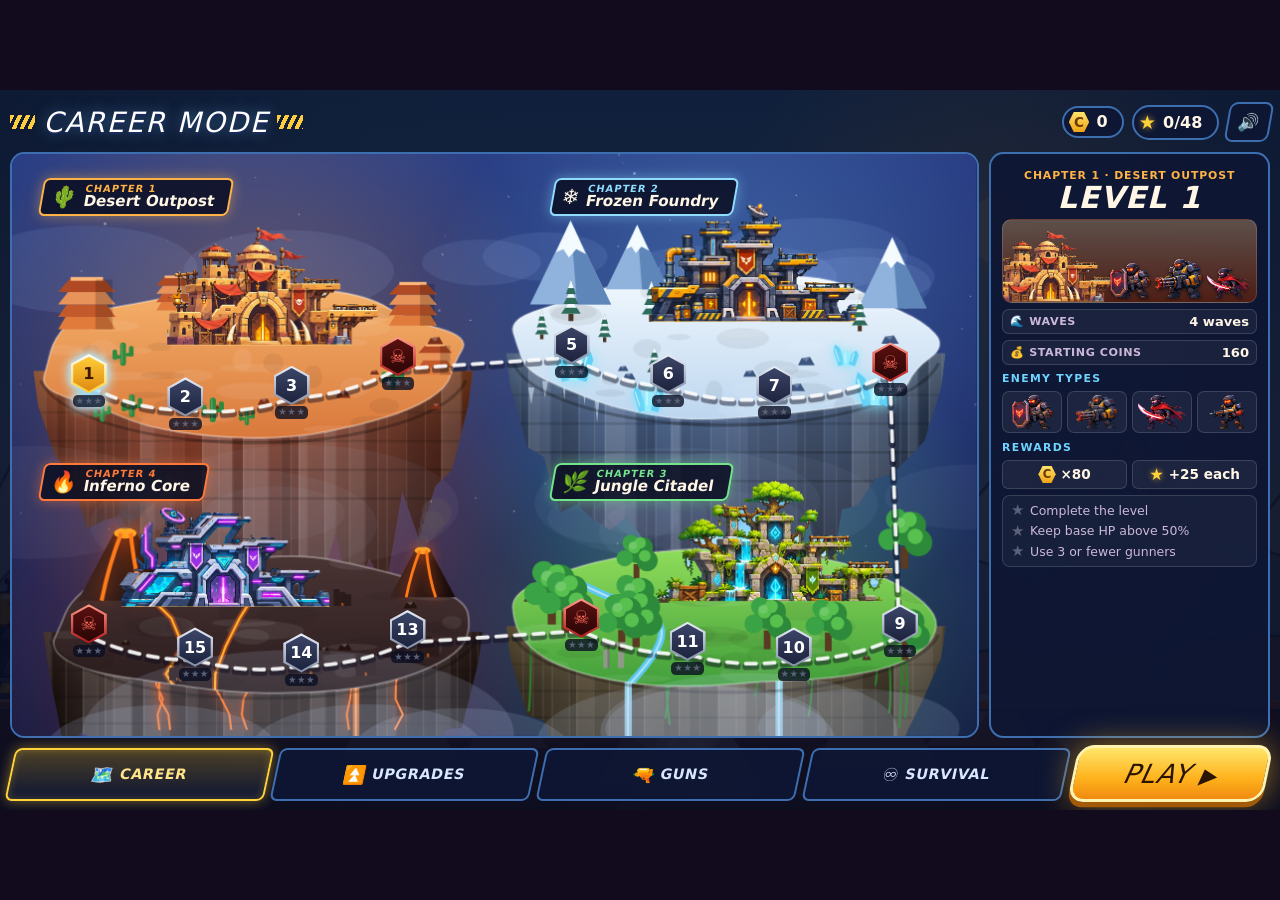
==== commit 628642fc: "feat: add index html and procedural music and wave generation systems" ====
--- a/Stickman/stick-bastion/index.html
+++ b/Stickman/stick-bastion/index.html
@@ -100,6 +100,7 @@
 <div id="rotate"><div class="phn">📱</div><div>Turn your phone sideways for the best view.</div><button class="btn small" id="rotOk">Play anyway</button></div>
 <script src="js/core.js"></script>
 <script src="js/audio.js"></script>
+<script src="js/music.js"></script>
 <script src="js/data.js"></script>
 <script src="js/enemies.js"></script>
 <script src="js/state.js"></script>
--- a/Stickman/stick-bastion/css/style.css
+++ b/Stickman/stick-bastion/css/style.css
@@ -352,3 +352,34 @@
 /* bar scales with the game screen itself (not capped like the rest of the HUD) so it always fills the dirt strip */
 #stage{container-type:inline-size}
 #baseBar{font-size:1.5cqw}
+
+/* ---------- finishing touches: dialogs, buttons, transitions ---------- */
+/* dialogs (pause, level complete, game over) share the HUD look: navy panel, gold edge, condensed italic type */
+.screen.dim{backdrop-filter:blur(3px);-webkit-backdrop-filter:blur(3px);animation:dimIn .25s ease-out}
+.screen.dim .panel{position:relative;background:linear-gradient(165deg,var(--nv1,#1b2a5c),var(--nv2,#0d1532));border:2px solid rgba(255,210,58,.75);border-radius:1em;
+  box-shadow:0 0 0 3px rgba(10,14,34,.85),0 0 2.2em rgba(255,190,60,.18),0 1.2em 3em rgba(0,0,0,.6);padding:1.2em 1.8em 1.4em;animation:panelIn .38s cubic-bezier(.2,1.4,.4,1) both;overflow:visible}
+.screen.dim .panel::before{content:'';position:absolute;left:1.2em;right:1.2em;top:-2px;height:.3em;border-radius:0 0 .3em .3em;
+  background:repeating-linear-gradient(-45deg,#ffd23a 0 .5em,#1a1a1a .5em 1em);opacity:.9}
+.screen.dim .title{font-family:var(--hf,inherit);font-style:italic;font-weight:900;letter-spacing:.02em;text-transform:uppercase;color:var(--gd,#ffd23a);
+  text-shadow:0 .06em 0 #7a3b00,0 0 .5em rgba(255,190,60,.35);margin:.1em 0 .2em}
+#over .title{color:#ff6b4f!important;text-shadow:0 .06em 0 #5a0f05,0 0 .5em rgba(255,80,50,.4)}
+.screen.dim .wl{font-family:var(--hf,inherit);font-style:italic;letter-spacing:.14em;color:var(--cy,#3aa8ff)}
+.stats>div{font-family:var(--hf,inherit);font-style:italic;font-weight:700;letter-spacing:.06em;text-transform:uppercase;color:#b9c6ea;font-size:.95em}
+.stats b{font-size:2em;line-height:1.05;color:var(--gd,#ffd23a);text-shadow:0 .06em 0 #7a3b00}
+.wobj div{transition:color .3s}
+.wobj .ok{color:#ffe27a}
+/* buttons: chunkier, condensed italic, consistent press feel */
+.btn{font-family:var(--hf,inherit);font-style:italic;font-weight:900;letter-spacing:.05em;text-transform:uppercase;margin:.25em .2em;transition:transform .08s,filter .15s}
+.btn:hover{filter:brightness(1.08)}
+.btn:active{transform:translateY(.15em) scale(.97)}
+.btn.alt{background:linear-gradient(#2c4384,#18265a);color:#e7eeff;border:1px solid #4f7fe0;box-shadow:0 .22em 0 #0b1230,0 .4em 1em rgba(0,0,0,.4)}
+.btn.alt:active{box-shadow:0 .07em 0 #0b1230}
+#resumeBtn{font-size:1.45em;padding:.6em 2.4em;margin-bottom:.4em}
+/* hub tabs and side panels ease in when you switch */
+.tabbox,.side,.mapwrap{animation:tabIn .28s ease-out}
+.bnav button{transition:transform .1s,filter .15s}
+.bnav button:active{transform:scale(.95)}
+@keyframes dimIn{from{opacity:0}to{opacity:1}}
+@keyframes panelIn{from{opacity:0;transform:translateY(1.2em) scale(.9)}to{opacity:1;transform:none}}
+@keyframes tabIn{from{opacity:0;transform:translateY(.5em)}to{opacity:1;transform:none}}
+@media (prefers-reduced-motion:reduce){.screen.dim,.screen.dim .panel,.tabbox,.side,.mapwrap{animation:none}}
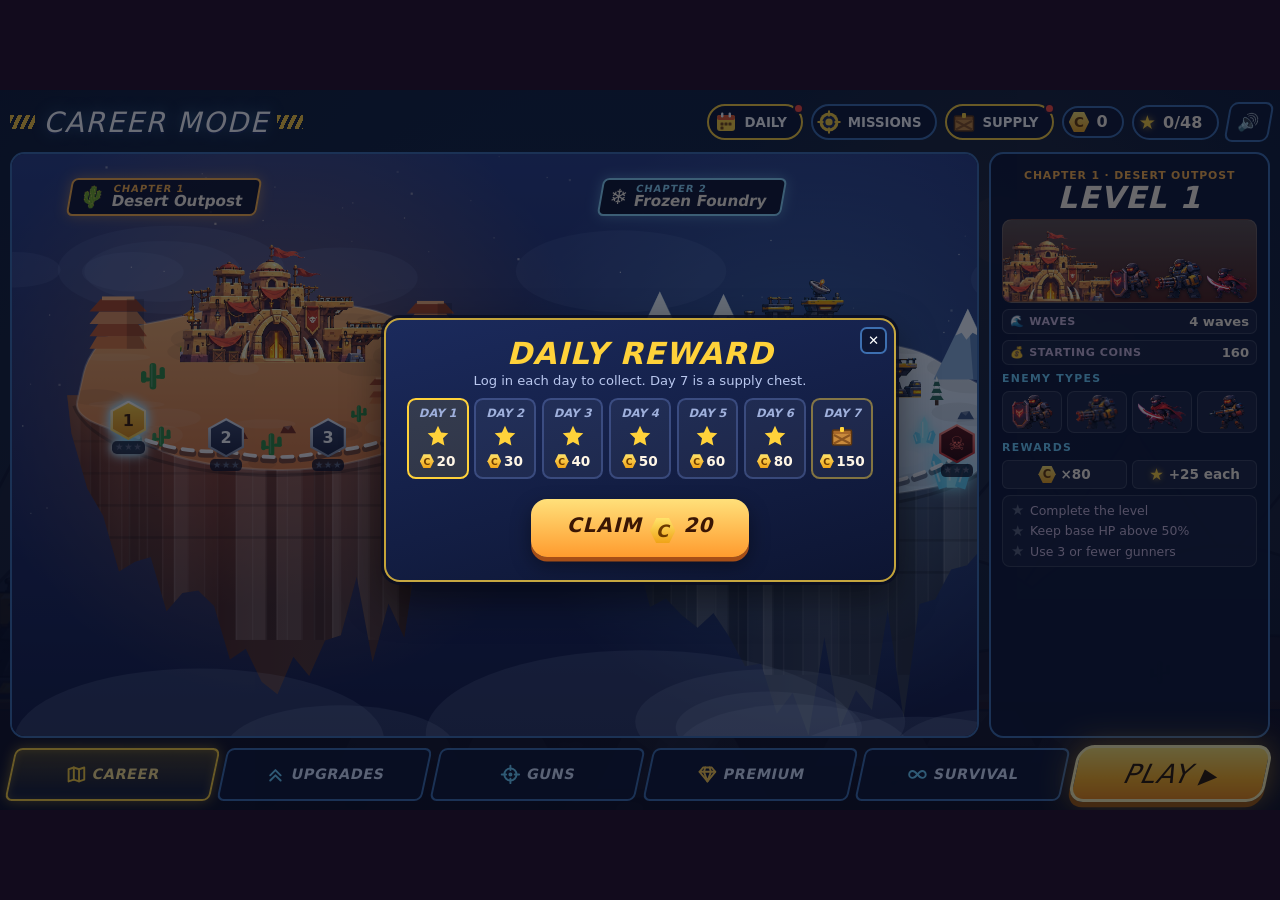
==== commit e6186f5d: "feat: add base game assets including core logic, UI, and tutorial systems" ====
--- a/Stickman/stick-bastion/index.html
+++ b/Stickman/stick-bastion/index.html
@@ -40,11 +40,12 @@
       </div>
     </div>
     <div class="tab" id="tab_career">
-      <div class="mapwrap"><canvas id="mapCv"></canvas><div id="nodes"></div></div>
+      <div class="mapwrap" id="mapWrap"><div id="mapIn"><canvas id="mapCv"></canvas><div id="nodes"></div></div></div>
       <aside class="side" id="lvlPanel"></aside>
     </div>
     <div class="tab hidden" id="tab_upgrades"><div class="tabbox"><div class="upgs" id="upgList"></div></div></div>
     <div class="tab hidden" id="tab_guns"><div class="tabbox"><div class="guns" id="gunList"></div></div></div>
+    <div class="tab hidden" id="tab_premium"><div class="tabbox"><div class="phead"><div><h2>PREMIUM ARMORY</h2><p>Unlock once with credits. Owned premium guns can be deployed at any post, in every battle.</p></div></div><div class="pguns" id="premList"></div></div></div>
     <div class="tab hidden" id="tab_survival">
       <div class="tabbox surv">
         <h2>ENDLESS SURVIVAL</h2>
@@ -54,10 +55,11 @@
       </div>
     </div>
     <nav class="bnav">
-      <button data-tab="career"><span>🗺️</span>CAREER</button>
-      <button data-tab="upgrades"><span>⏫</span>UPGRADES</button>
-      <button data-tab="guns"><span>🔫</span>GUNS</button>
-      <button data-tab="survival"><span>♾️</span>SURVIVAL</button>
+      <button data-tab="career"><svg class="ni" viewBox="0 0 24 24" aria-hidden="true"><path d="M3 6l6-2 6 2 6-2v14l-6 2-6-2-6 2z"/><path d="M9 4v14M15 6v14"/></svg>CAREER</button>
+      <button data-tab="upgrades"><svg class="ni" viewBox="0 0 24 24" aria-hidden="true"><path d="M6 13l6-6 6 6"/><path d="M6 19l6-6 6 6"/></svg>UPGRADES</button>
+      <button data-tab="guns"><svg class="ni" viewBox="0 0 24 24" aria-hidden="true"><circle cx="12" cy="12" r="7"/><path d="M12 2v5M12 17v5M2 12h5M17 12h5"/><circle cx="12" cy="12" r="1.2" fill="currentColor"/></svg>GUNS</button>
+      <button data-tab="premium" class="pnav"><svg class="ni" viewBox="0 0 24 24" aria-hidden="true"><path d="M7 4h10l4 5-9 11L3 9z"/><path d="M3 9h18M9.5 4L8 9l4 11 4-11-1.5-5"/></svg>PREMIUM</button>
+      <button data-tab="survival"><svg class="ni" viewBox="0 0 24 24" aria-hidden="true"><path d="M12 12c-2-2.6-3.6-4-5.5-4a4 4 0 000 8c1.9 0 3.5-1.4 5.5-4s3.6-4 5.5-4a4 4 0 010 8c-1.9 0-3.5-1.4-5.5-4z"/></svg>SURVIVAL</button>
     </nav>
     <button id="playBtn" class="playbig">PLAY <b>▶</b></button>
   </div>
@@ -115,6 +117,7 @@
 <script src="js/basetray.js"></script>
 <script src="js/tutorial.js"></script>
 <script src="js/hudskin.js"></script>
+<script src="js/meta.js"></script>
 <script src="js/main.js"></script>
 </body>
 </html>
--- a/Stickman/stick-bastion/css/style.css
+++ b/Stickman/stick-bastion/css/style.css
@@ -103,7 +103,9 @@
 /* bottom navigation + play */
 .bnav{position:absolute;bottom:.55em;left:.6em;right:13.4em;display:flex;gap:.45em;height:3.3em}
 .bnav button{flex:1;min-width:0;display:flex;align-items:center;justify-content:center;gap:.4em;font-weight:900;font-size:.9em;letter-spacing:.04em;cursor:pointer;border:2px solid var(--edge);background:var(--navy);border-radius:.5em;transform:skewX(-12deg);color:#d9e6ff;white-space:nowrap}
-.bnav button span{font-size:1.25em}
+.bnav button .ni{width:1.45em;height:1.45em;flex:none;fill:none;stroke:var(--cyan);stroke-width:2.2;stroke-linecap:round;stroke-linejoin:round;transform:skewX(12deg)}
+.bnav button.on .ni{stroke:#ffd23a}
+.bnav .pnav .ni{stroke:var(--gold)}
 .bnav button.on{border-color:#ffd23a;color:#ffe48a;background:linear-gradient(rgba(255,210,58,.25),rgba(14,22,52,.95));box-shadow:0 0 .9em rgba(255,210,58,.45),inset 0 0 .6em rgba(255,210,58,.25)}
 .playbig{position:absolute;right:.45em;bottom:.3em;width:7.4em;height:2.15em;border:3px solid #fff3b0;border-radius:.6em;transform:skewX(-12deg);cursor:pointer;
   background:linear-gradient(#ffe56a,#ffb21c 60%,#f08a10);color:#2a1600;font-family:Impact,"Arial Black",system-ui,sans-serif;font-size:1.65em;font-style:italic;letter-spacing:.04em;
@@ -187,6 +189,19 @@
 .gbar{display:flex;align-items:center;gap:.4em;font-size:.62em;font-weight:900;color:var(--dim)}
 .gbar small{width:2.4em}
 .gbar i{height:.5em;border-radius:.3em;background:var(--gc);box-shadow:0 0 .4em var(--gc)}
+.gsec{grid-column:1/-1;display:flex;align-items:baseline;gap:.7em;margin:.5em 0 .05em;padding-top:.45em;border-top:1px solid var(--line);font-weight:900;letter-spacing:.12em;font-size:.82em;color:var(--gold)}
+.gsec small{letter-spacing:0;font-weight:600;color:var(--dim);font-size:.85em}
+.gcard.prem{border-color:color-mix(in srgb,var(--gc) 45%,transparent)}
+.gcard.prem img{height:3em}
+.gcard.lockd img{filter:grayscale(.6) brightness(.75) drop-shadow(0 .15em .2em rgba(0,0,0,.6))}
+.gcard .act{margin-top:.3em;padding:.3em .4em;font-size:.8em}
+.gown{margin-top:.3em;text-align:center;font-size:.7em;font-weight:900;letter-spacing:.12em;color:#5be27f;border:1px solid rgba(91,226,127,.4);border-radius:.5em;padding:.25em}
+.wopt.prem{border-color:color-mix(in srgb,var(--gold) 45%,transparent)}
+/* with premium guns owned the list gets longer: 4 compact columns, no descriptions */
+#slotPop:has(.w4){width:29em}
+.wgrid.w4{grid-template-columns:repeat(4,1fr)}
+.wgrid.w4 .wopt{padding:.35em .2em}
+.wgrid.w4 .wopt .s{display:none}
 .surv{left:auto;right:0;width:30em;text-align:center}
 .surv h2{margin:.1em 0;font-family:Impact,"Arial Black",system-ui,sans-serif;font-style:italic;letter-spacing:.05em;color:#ffd35a}
 .surv p{color:var(--dim);margin:.2em 0}
@@ -202,7 +217,7 @@
 .wobj .ok{color:#ffe27a}
 .wcr{font-weight:900;margin-bottom:.6em}
 .wcr b{color:var(--gold);font-size:1.3em}
-#tab_upgrades .tabbox,#tab_guns .tabbox,.surv{bottom:auto;max-height:100%}
+#tab_upgrades .tabbox,#tab_guns .tabbox,#tab_premium .tabbox,.surv{bottom:auto;max-height:100%}
 /* ---------- gun upgrade popup ---------- */
 #slotPop.gpop{width:16.5em;padding:.6em .65em .55em;background:linear-gradient(rgba(20,30,62,.96),rgba(14,20,44,.97));border:2px solid #4fa9e8;border-radius:.9em;box-shadow:0 0 1.2em rgba(80,200,255,.35),0 1em 2em rgba(0,0,0,.5);overflow:visible}
 .gx{position:absolute;left:-.8em;top:-.8em;width:2em;height:2em;border-radius:50%;border:2px solid #fff;background:#e2463a;color:#fff;font-weight:900;cursor:pointer;box-shadow:0 .15em .4em rgba(0,0,0,.5);z-index:2}
@@ -383,3 +398,131 @@
 @keyframes panelIn{from{opacity:0;transform:translateY(1.2em) scale(.9)}to{opacity:1;transform:none}}
 @keyframes tabIn{from{opacity:0;transform:translateY(.5em)}to{opacity:1;transform:none}}
 @media (prefers-reduced-motion:reduce){.screen.dim,.screen.dim .panel,.tabbox,.side,.mapwrap{animation:none}}
+
+/* ---------- final polish ---------- */
+.stars3 i:not(.on){font-size:.85em;align-self:center;opacity:.8}
+#hpFill.bad{animation:hpPulse .55s ease-in-out infinite alternate}
+@keyframes hpPulse{to{filter:brightness(1.6);box-shadow:0 0 .6em rgba(255,60,50,.9)}}
+@media (prefers-reduced-motion:reduce){#hpFill.bad{animation:none}}
+/* level panel: never squash the objectives on short phones, compact it instead (scrolls if still too tall) */
+.side>*{flex-shrink:0}
+.side{scrollbar-width:none}.side::-webkit-scrollbar{display:none}
+@container (max-width:760px){.side{gap:.26em;padding:.45em .6em}.side .prev{height:4.1em}.side .pobj{padding:.25em .45em}}
+/* narrow screens: drop the hazard stripes beside the wave title so they never touch the HP / coin boxes */
+@media (max-width:760px){#waveBox::before,#waveBox::after{display:none}}
+
+/* ---------- mobile layout ---------- */
+/* Repair / Air tray: scales with the screen but never shrinks below an easy thumb size */
+#baseBar{font-size:max(1.5cqw,12.5px)}
+/* narrow game screens (phones): slimmer HUD so the HP box, wave title and coins never overlap */
+@container (max-width:760px){
+  #hpBox{width:12.5em;left:1.5em;padding-top:.3em;padding-bottom:.4em}
+  #hpBox .lbl{font-size:1em}
+  #waveBox{min-width:10em}
+  #waveTxt{font-size:1.45em;padding:.22em 1.3em .26em}
+  #coinBox{right:7.9em;font-size:1.2em;padding:.22em .75em}
+  #hpBox .lbl{white-space:nowrap;display:flex;justify-content:space-between;gap:.5em}
+}
+@container (max-width:620px){
+  #hpBox{width:11em}
+  #hpBox .lbl{font-size:.88em}
+  #waveTxt{font-size:1.25em}
+  #coinBox{font-size:1.05em}
+}
+/* smallest phones: tighter hub cards so whole rows fit without scrolling */
+@container (max-width:620px){
+  .side .prev{height:3em}
+  .side .pens img{max-height:1.6em}
+  .gcard{padding:.3em .5em;gap:0}
+  .gcard img{height:2em}
+}
+/* touch screens: bigger targets in the gunner popup */
+@media (pointer:coarse){
+  .tool{min-height:2.9em}
+  .gmore button{padding:.6em .3em;font-size:.8em}
+  .gx{width:2.4em;height:2.4em;left:-1em;top:-1em}
+}
+
+/* ---------- daily reward, missions, supply drop (plain HUD style: navy pills, gold accents, no extra effects) ---------- */
+.metabar{display:flex;align-items:center;gap:.5em}
+.mb{position:relative;font:inherit;font-weight:900;color:#fff;display:flex;align-items:center;gap:.4em;padding:.25em .85em .25em .3em;border-radius:2em;border:2px solid var(--edge);background:var(--navy);cursor:pointer}
+.mb:active{transform:translateY(.08em)}
+.mb svg,.mi svg,.dic svg{display:block;width:1.5em;height:1.5em}
+.mb .ml{white-space:nowrap}
+.mb .dot{position:absolute;top:-.2em;right:-.2em;width:.7em;height:.7em;border-radius:50%;background:#ff4a3a;border:2px solid var(--navy);display:none}
+.mb.ready{border-color:var(--gd)}
+.mb.ready .dot{display:block}
+@container (max-width:900px){.mb .ml{display:none}.mb{padding:.25em .3em}.mb.m_supply .ml{display:inline}.mb.m_supply{padding-right:.75em}}
+#metaPop{position:absolute;inset:0;z-index:8;display:flex;align-items:center;justify-content:center;background:rgba(6,10,26,.6)}
+#metaPop.hidden{display:none}
+.mpanel{position:relative;width:min(32em,92%);max-height:90%;overflow:auto;scrollbar-width:none;text-align:center;background:linear-gradient(165deg,#1b2a5c,#0d1532);border:2px solid rgba(255,210,58,.75);border-radius:1em;padding:1em 1.3em 1.1em;box-shadow:0 0 0 3px rgba(10,14,34,.85),0 1em 2.4em rgba(0,0,0,.55)}
+.mpanel h2{margin:.1em 0 .1em;font:italic 900 1.9em/1 var(--hf);color:#ffd23a;letter-spacing:.03em}
+.msub{margin:.25em 0 .8em;color:#b9c7ee;font-size:.82em}
+.mx{position:absolute;top:.55em;right:.55em;width:2em;height:2em;border-radius:.5em;border:2px solid var(--edge);background:var(--navy);color:#fff;font-weight:900;cursor:pointer}
+.days{display:grid;grid-template-columns:repeat(7,1fr);gap:.35em;margin-bottom:.9em}
+.day{display:flex;flex-direction:column;align-items:center;gap:.3em;padding:.5em .1em;border-radius:.55em;background:rgba(255,255,255,.05);border:2px solid rgba(120,150,230,.3)}
+.day small{font:italic 800 .72em/1 var(--hf);color:#9fb0dc}
+.day b{display:flex;align-items:center;gap:.2em;font-size:.85em}.day .crc{font-size:.68em}
+.day .dic{color:#ffd23a}
+.day.got{opacity:.45}
+.day.now{border-color:var(--gd);background:rgba(255,210,58,.12)}
+.day.big{border-color:rgba(255,210,58,.45)}
+.mwait{color:#b9c7ee;font-weight:800;margin-top:.3em}
+.crate{display:flex;justify-content:center;margin:.2em 0 .6em;color:#c9a46a}
+.crate svg{width:4.5em;height:4.5em}
+.crate.closed{opacity:.5}
+.mlist{display:flex;flex-direction:column;gap:.4em;margin-bottom:.4em}
+.mrow{display:flex;align-items:center;gap:.6em;text-align:left;background:rgba(255,255,255,.04);border:1.5px solid rgba(120,150,230,.3);border-radius:.6em;padding:.45em .6em}
+.mrow.ok{border-color:var(--gd)}
+.mrow.done{opacity:.5}
+.mi{color:#ffd23a;flex:none}
+.mt{flex:1;min-width:0}.mt b{font-size:.9em}.mt small{font-size:.72em;color:#9fb0dc}
+.mbar{height:.45em;border-radius:.25em;background:rgba(0,0,0,.45);overflow:hidden;margin:.25em 0 .1em}
+.mbar i{display:block;height:100%;background:linear-gradient(90deg,#ffe27a,#ff9b2e)}
+.mrow.done .mbar i{background:#5be27f}
+.mrow .btn.small{margin:0;padding:.4em .75em;font-size:.82em;white-space:nowrap}
+.mrow .btn[disabled]{filter:grayscale(1) brightness(.6);cursor:default}
+.mdone{color:#5be27f;font:italic 900 .9em var(--hf)}
+.mgot{margin-top:.6em;font:italic 900 1.3em var(--hf);color:#ffe27a;display:flex;align-items:center;justify-content:center;gap:.3em}
+.mgot .crc{font-size:.7em}
+.chip.bump{animation:pop .3s}
+.mnote{margin-top:.8em;padding:.5em .7em;border-radius:.6em;background:rgba(0,0,0,.25);border:1px solid rgba(120,150,230,.3);text-align:left;font-size:.82em}
+.mnote small{display:block;font:italic 800 .85em var(--hf);color:#ffd23a;letter-spacing:.06em;margin-bottom:.2em}
+.mnote div{display:flex;justify-content:space-between;gap:1em}.mnote b{color:#b9c7ee}.mnote b.ok{color:#5be27f}
+@container (max-width:620px){.mpanel{font-size:.95em;padding:.8em 1em .9em}.mrow{padding:.3em .5em}.mlist{gap:.3em}}
+/* ---------- career map: one long strip that scrolls sideways ---------- */
+.mapwrap{overflow-x:auto;overflow-y:hidden;scrollbar-width:none;overscroll-behavior-x:contain;cursor:grab}
+.mapwrap::-webkit-scrollbar{display:none}
+.mapwrap.drag{cursor:grabbing}.mapwrap.drag .node{pointer-events:none}
+#mapIn{position:relative;height:100%;width:220%}
+.chlab.fogged{opacity:.85}.chlab.fogged div{color:#c3cbe6}
+@container (max-width:760px){#nodes .node{font-size:.8em}#nodes .chlab{font-size:.85em}}
+@container (max-width:620px){#nodes .node{font-size:.68em}#nodes .chlab{font-size:.75em}}
+
+/* ---------- premium armory tab ---------- */
+.phead{display:flex;align-items:flex-end;justify-content:space-between;margin:0 0 .6em;padding-bottom:.5em;border-bottom:1px solid var(--line)}
+.phead h2{margin:0;font-size:1.2em;font-style:italic;letter-spacing:.06em;color:var(--gold)}
+.phead p{margin:.15em 0 0;font-size:.75em;color:var(--dim)}
+.pguns{display:grid;grid-template-columns:repeat(4,1fr);gap:.6em}
+.pcard{display:flex;flex-direction:column;gap:.2em;background:rgba(255,255,255,.04);border:1px solid color-mix(in srgb,var(--gc) 40%,var(--line));border-radius:.8em;padding:.5em .6em .6em}
+.pcard.own{border-color:rgba(91,226,127,.45)}
+.part{position:relative;height:5.2em;border-radius:.55em;margin-bottom:.25em;display:flex;align-items:center;justify-content:center;background:radial-gradient(ellipse at 50% 60%,color-mix(in srgb,var(--gc) 28%,transparent),transparent 70%),rgba(6,10,28,.55);border:1px solid rgba(255,255,255,.06)}
+.part img{max-width:90%;max-height:4.2em;object-fit:contain;filter:drop-shadow(0 .2em .25em rgba(0,0,0,.6))}
+.pnm{display:flex;align-items:center;justify-content:space-between;gap:.4em}
+.pnm b{font-size:1em;font-style:italic;white-space:nowrap;overflow:hidden;text-overflow:ellipsis}
+.ptag{flex:none;font-size:.6em;font-weight:900;letter-spacing:.06em;text-transform:uppercase;color:var(--gc);background:rgba(6,10,28,.8);border:1px solid color-mix(in srgb,var(--gc) 50%,transparent);border-radius:.4em;padding:.15em .45em}
+.pok{position:absolute;top:.35em;right:.35em;width:1.4em;height:1.4em;border-radius:50%;background:#2fae55;display:flex;align-items:center;justify-content:center}
+.pok svg{width:1em;height:1em;fill:none;stroke:#fff;stroke-width:3;stroke-linecap:round;stroke-linejoin:round}
+.pd{font-size:.7em;color:var(--dim);min-height:2.4em}
+.pst{display:flex;align-items:center;gap:.5em}
+.pst small{flex:0 0 4.6em;font-size:.6em;font-weight:900;letter-spacing:.08em;color:var(--dim)}
+.seg{flex:1;display:flex;gap:.18em}
+.seg i{flex:1;height:.42em;border-radius:.15em;background:rgba(255,255,255,.1)}
+.seg i.on{background:var(--gc)}
+.pft{margin-top:auto;padding-top:.45em;display:flex;align-items:center;gap:.5em}
+.pdc{font-size:.72em;font-weight:900;color:var(--gold);white-space:nowrap;display:flex;align-items:center;gap:.25em}
+.pdc small{font-weight:600;color:var(--dim)}
+.pft .act,.pft .gown{flex:1;margin:0}
+.pbuy{padding:.4em;font-size:.85em;background:linear-gradient(#ffe36a,#f0a417);color:#4a2800}
+.pbuy .crc{background:#6a3a00;color:#ffd34d}
+@container (max-width:760px){.pguns{gap:.4em}.part{height:4em}.part img{max-height:3.3em}.pd{display:none}.phead p{display:none}.pdc small{display:none}.ptag{display:none}}
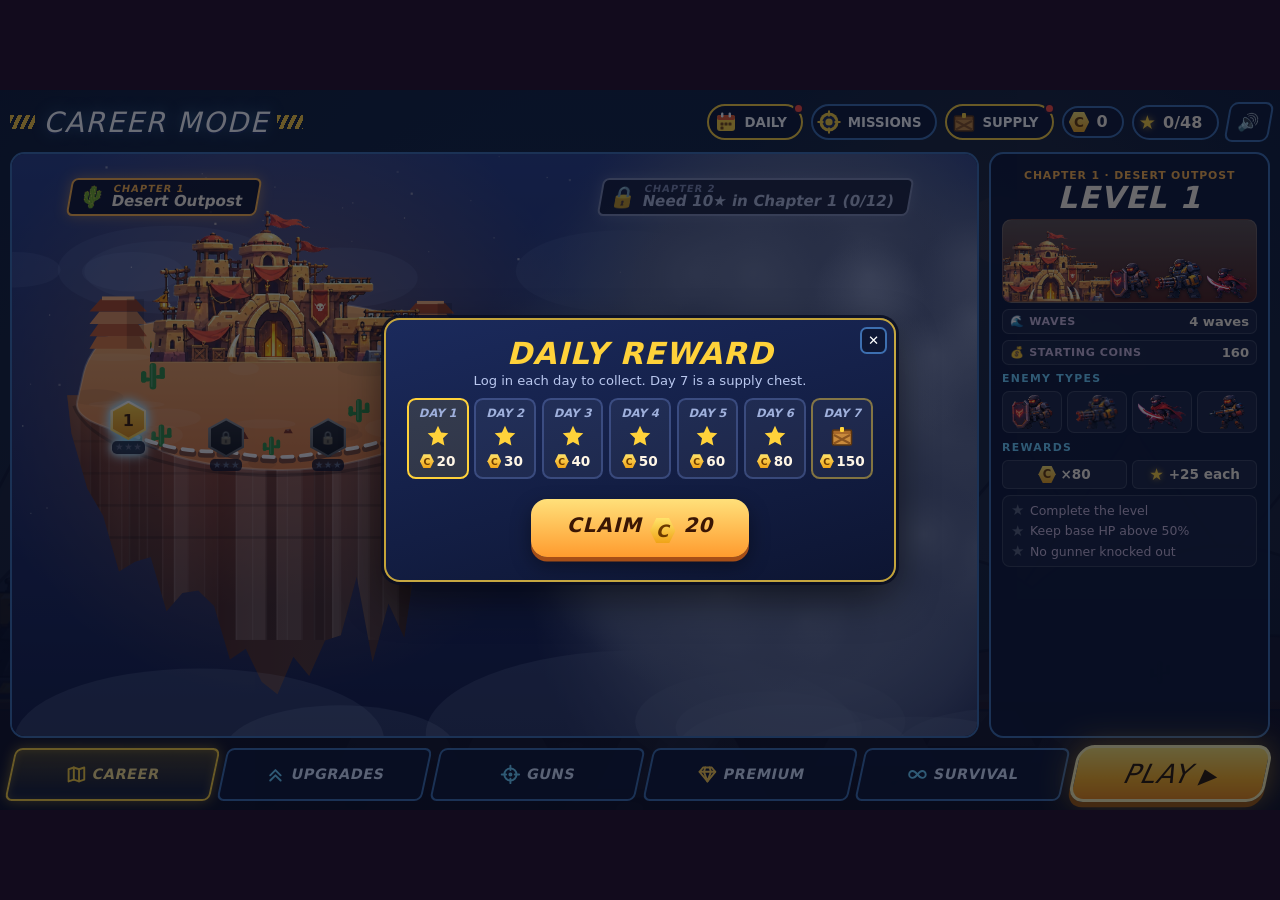
==== commit 8b9dcec7: "feat: add promotional asset kit and marketing materials for stick-bastion" ====
--- a/Stickman/stick-bastion/index.html
+++ b/Stickman/stick-bastion/index.html
@@ -4,7 +4,7 @@
 <meta charset="utf-8">
 <meta name="viewport" content="width=device-width,initial-scale=1,maximum-scale=1,user-scalable=no,viewport-fit=cover">
 <meta name="theme-color" content="#1d1240">
-<title>Stick Bastion</title>
+<title>Stick Fort</title>
 <link rel="preconnect" href="https://fonts.googleapis.com"><link rel="preconnect" href="https://fonts.gstatic.com" crossorigin>
 <link rel="stylesheet" href="https://fonts.googleapis.com/css2?family=Barlow+Condensed:ital,wght@1,700;1,800;1,900&display=swap">
 <link rel="stylesheet" href="css/style.css">
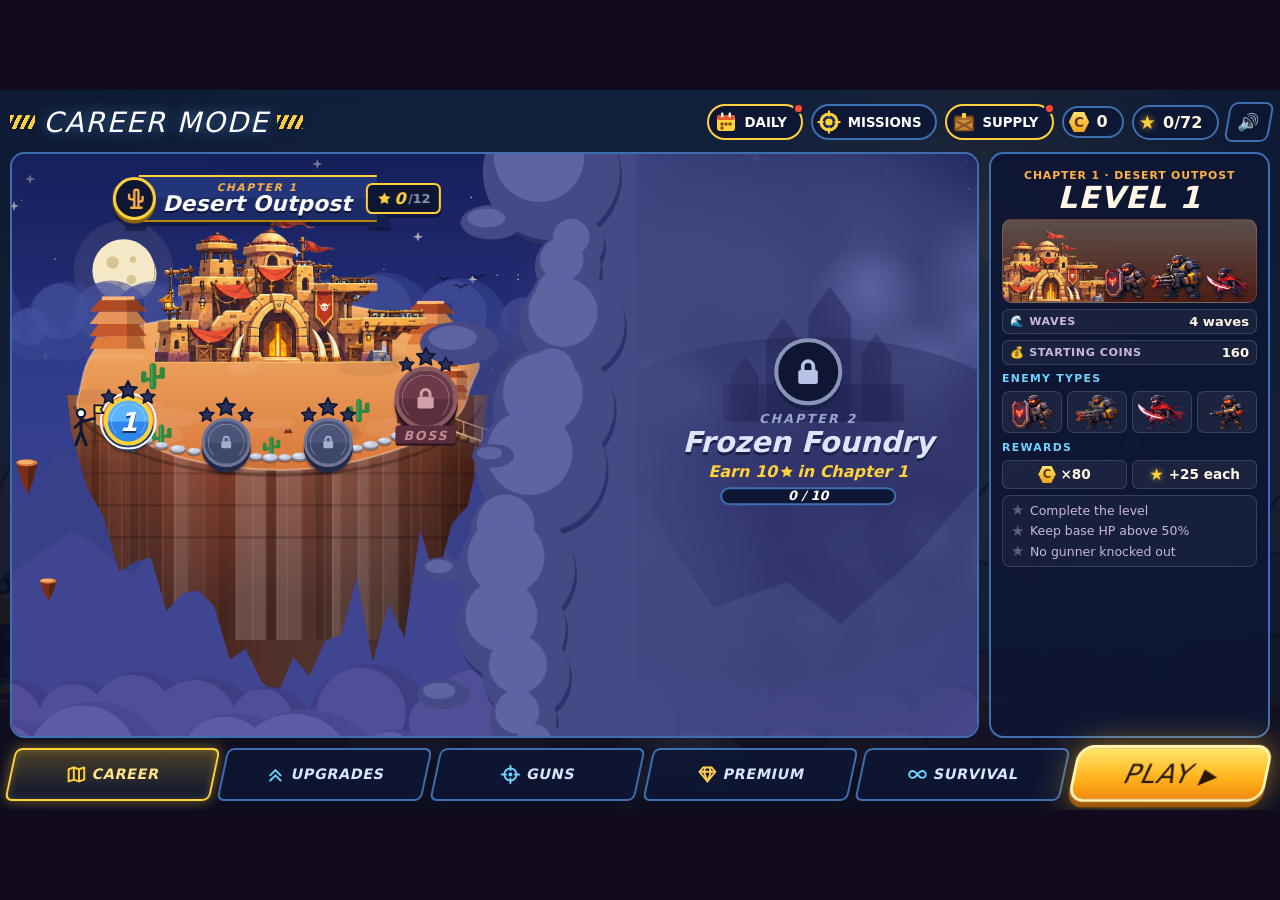
==== commit 64e12476: "feat: add stick bastion and stick fort game projects with assets and core logic" ====
--- a/Stickman/stick-bastion/index.html
+++ b/Stickman/stick-bastion/index.html
@@ -10,8 +10,9 @@
 <link rel="stylesheet" href="css/style.css">
 <script>
   window.va = window.va || function () { (window.vaq = window.vaq || []).push(arguments); };
+  // Vercel analytics only on your own site; game portals (CrazyGames etc.) run the game in an iframe where this path does not exist
+  if (window.top === window.self) { var vs = document.createElement('script'); vs.defer = true; vs.src = '/_vercel/insights/script.js'; document.head.appendChild(vs); }
 </script>
-<script defer src="/_vercel/insights/script.js"></script>
 </head>
 <body>
 <div id="stage">
--- a/Stickman/stick-bastion/css/style.css
+++ b/Stickman/stick-bastion/css/style.css
@@ -129,25 +129,58 @@
 .mapwrap{position:absolute;left:0;top:0;bottom:0;right:18.2em;border:2px solid var(--edge);border-radius:.9em;overflow:hidden;background:#172152}
 #mapCv{position:absolute;inset:0;width:100%;height:100%}
 #nodes{position:absolute;inset:0}
-.chlab{position:absolute;display:flex;align-items:center;gap:.45em;padding:.25em .9em .25em .5em;background:rgba(10,14,34,.85);border:2px solid var(--c);border-radius:.4em;transform:skewX(-10deg);box-shadow:0 0 .8em color-mix(in srgb,var(--c) 45%,transparent);pointer-events:none}
-.chlab span{font-size:1.3em}
-.chlab div{font-weight:900;font-size:.95em;line-height:1.05;white-space:nowrap}
-.chlab small{display:block;font-size:.65em;color:var(--c);letter-spacing:.1em}
-.node{position:absolute;transform:translate(-50%,-62%);background:none;border:0;padding:0;cursor:pointer;display:flex;flex-direction:column;align-items:center;gap:.1em}
-.node .hex{width:2.7em;height:2.95em;display:flex;align-items:center;justify-content:center;clip-path:polygon(50% 0,100% 25%,100% 75%,50% 100%,0 75%,0 25%);background:linear-gradient(#e9eef8,#7f8aa3);padding:.18em}
-.node .num{width:100%;height:100%;display:flex;align-items:center;justify-content:center;clip-path:inherit;background:linear-gradient(#3b4567,#1d233d);font-weight:900;font-size:1.2em;color:#fff}
-.node .ns{display:flex;gap:.05em;background:rgba(10,14,34,.8);border-radius:.5em;padding:0 .3em;font-size:.72em;line-height:1.3}
-.node .ns i{font-style:normal;color:#5a6178}
-.node .ns i.on{color:#ffd23a;text-shadow:0 0 .3em rgba(255,200,40,.8)}
-.node.done .hex{background:linear-gradient(#fff4b0,#e0a020)}
-.node.done .num{background:linear-gradient(#5a4a1a,#2c2410);color:#ffe27a}
-.node.cur .hex{background:linear-gradient(#fff,#ffd23a);animation:nodep 1s infinite alternate}
-.node.cur .num{background:linear-gradient(#ffcf3a,#e08a10);color:#3a1a00}
-@keyframes nodep{to{filter:drop-shadow(0 0 .5em #ffd23a);transform:scale(1.08)}}
-.node.boss .hex{background:linear-gradient(#ff9a8a,#b01818)}
-.node.boss .num{background:linear-gradient(#5a1010,#2a0606);color:#ff6a5a;font-size:1.4em}
-.node.lock{cursor:default}.node.lock .hex{filter:grayscale(.8) brightness(.6)}.node.lock .num{font-size:.95em}
-.node.sel{filter:drop-shadow(0 0 .45em #6fd3ff) drop-shadow(0 0 .2em #fff)}
+/* chapter title: a navy ribbon with folded tails, hung over the island */
+.chlab{position:absolute;transform:translateX(-50%);display:flex;align-items:center;pointer-events:none;font-family:"Barlow Condensed",system-ui,sans-serif;font-style:italic;filter:drop-shadow(0 .25em 0 rgba(6,10,28,.45))}
+.chlab .rb{position:relative;padding:.3em 1.6em .32em 1.5em;margin-left:-1.1em;background:linear-gradient(#22357a 0 50%,#1b2b66 50%);border-top:.16em solid #ffd23a;border-bottom:.16em solid #b8860b;text-align:center;line-height:1;white-space:nowrap}
+.chlab .rb::before,.chlab .rb::after{content:"";position:absolute;top:.45em;width:1.4em;height:100%;background:#13204d;z-index:-1}
+.chlab .rb::before{left:-.9em;clip-path:polygon(0 0,100% 0,100% 100%,0 100%,.55em 50%)}
+.chlab .rb::after{right:-.9em;clip-path:polygon(0 0,100% 0,calc(100% - .55em) 50%,100% 100%,0 100%)}
+.chlab small{display:block;font-size:.66em;font-weight:800;color:var(--c);letter-spacing:.16em;margin-bottom:.12em}
+.chlab .rb b{font-size:1.35em;font-weight:900;color:#fff;letter-spacing:.01em;text-shadow:0 .08em 0 #0b1336}
+.chlab .cem{position:relative;z-index:1;width:2.7em;height:2.7em;border-radius:50%;background:#0e1634;border:.2em solid #ffd23a;box-shadow:0 .22em 0 #8a6408;display:flex;align-items:center;justify-content:center;flex:none}
+.chlab .cem svg{width:1.55em;height:1.55em;fill:none;stroke:var(--c);stroke-width:2.3;stroke-linecap:round;stroke-linejoin:round}
+.chlab .cst{position:relative;z-index:1;margin-left:-.7em;display:flex;align-items:center;gap:.15em;padding:.25em .55em;border-radius:.4em;background:#0e1634;border:.14em solid #ffd23a;font-weight:900;font-size:1em;color:#ffd23a}
+.chlab .cst svg{width:.95em;height:.95em;fill:#ffd23a}.chlab .cst i{font-style:normal;color:#8a93b8;font-size:.8em}
+/* locked chapter: a seal sitting in the fog where the island will appear */
+.fogseal{position:absolute;transform:translate(-50%,-50%);display:flex;flex-direction:column;align-items:center;text-align:center;pointer-events:none;font-family:"Barlow Condensed",system-ui,sans-serif;font-style:italic;font-weight:900;color:#dfe5ff;line-height:1}
+.fogseal .lk{width:4.2em;height:4.2em;border-radius:50%;background:#0e1634;border:.28em solid #8a93b8;box-shadow:0 .32em 0 #1a2147;display:flex;align-items:center;justify-content:center;margin-bottom:.5em}
+.fogseal .lk svg{width:2.1em;height:2.1em;fill:#b9c2e6}.fogseal .lk svg .o{fill:none;stroke:#b9c2e6;stroke-width:2.6}
+.fogseal small{font-size:.78em;letter-spacing:.18em;color:#9aa4cf;font-weight:800}
+.fogseal b{font-size:1.8em;margin:.08em 0 .25em;text-shadow:0 .08em 0 #1a2147}
+.fogseal .need{display:flex;align-items:center;gap:.15em;font-size:1em;color:#ffd23a}.fogseal .need svg{width:.95em;height:.95em;fill:#ffd23a}
+.fogseal .cbar{position:relative;display:block;width:11em;height:1.15em;margin-top:.45em;background:#0e1634;border:.14em solid #3d6fb0;border-radius:.6em;overflow:hidden}
+.fogseal .cbar i{display:block;height:100%;background:linear-gradient(#ffe070 0 50%,#f5b81f 50%)}
+.fogseal .cbar em{position:absolute;inset:0;display:flex;align-items:center;justify-content:center;font-style:italic;font-size:.8em;color:#fff;text-shadow:0 .08em 0 #0e1634}
+/* level buttons: chunky round medallions with a solid underside, three stars arcing on top */
+.node{position:absolute;transform:translate(-50%,-78%);background:none;border:0;padding:0;cursor:pointer;display:flex;flex-direction:column;align-items:center;font-size:1.12em;font-family:"Barlow Condensed",system-ui,sans-serif;
+  --f1:#4aa3ff;--f2:#2f80e0;--rg:#fff;--dp:#173a7a;--nc:#fff;--ns:#123066}
+.node .md{position:relative;width:2.75em;height:2.75em;border-radius:50%;border:.2em solid var(--rg);background:linear-gradient(var(--f1) 0 52%,var(--f2) 52%);box-shadow:0 .3em 0 var(--dp),0 .45em .15em rgba(6,10,28,.35);transition:transform .12s;box-sizing:border-box}
+.node .md::after{content:"";position:absolute;inset:.18em;border-radius:50%;border:.1em solid rgba(255,255,255,.28);border-bottom-color:transparent;pointer-events:none}
+.node .num{position:absolute;inset:0;display:flex;align-items:center;justify-content:center;font-weight:900;font-style:italic;font-size:1.45em;color:var(--nc);text-shadow:0 .09em 0 var(--ns)}
+.node .num svg{width:.82em;height:.82em;fill:currentColor}
+.node .num svg .o{fill:none;stroke:currentColor;stroke-width:2.6}
+.node .num svg .k{fill:var(--f2);stroke:var(--f2);stroke-width:1.6;stroke-linecap:round;stroke-linejoin:round}
+.node .ns{display:flex;align-items:flex-end;gap:0;margin-bottom:-.35em;position:relative;z-index:1}
+.node .ns i{display:block;width:1em;height:1em}
+.node .ns i:nth-child(2){width:1.25em;height:1.25em;margin:0 -.05em .3em}
+.node .ns svg{width:100%;height:100%;fill:#26305a;stroke:#0e1634;stroke-width:2;stroke-linejoin:round}
+.node .ns i.on svg{fill:#ffd23a;stroke:#7a5208}
+.node.done{--f1:#ffd84a;--f2:#f4b41a;--rg:#fff3c4;--dp:#9a6a10;--nc:#fff;--ns:#8a5a08}
+.node.cur{--f1:#5cb4ff;--f2:#2f86ea;--rg:#ffd23a;--dp:#173a7a}
+.node.cur .md{border-width:.26em}
+.node.lock{cursor:default;--f1:#4c5579;--f2:#3e4669;--rg:#6b7499;--dp:#22284a;--nc:#a4acd0;--ns:#22284a}
+.node.lock .num{font-size:1.15em}
+.node.boss .md{width:3.5em;height:3.5em;border-width:.26em}
+.node.boss{--f1:#ef5a45;--f2:#cf3a2c;--rg:#ffd23a;--dp:#6e1a12;--nc:#fff;--ns:#6e1a12}
+.node.boss.lock{--f1:#6a3a48;--f2:#5a2e3c;--rg:#8a5a64;--dp:#2e1520;--nc:#d0a0a8}
+.node.boss .num{font-size:1.9em}
+.node .btag{margin-top:-.3em;position:relative;z-index:1;background:linear-gradient(#ffe070 0 50%,#f5b81f 50%);color:#5a1a0a;font-weight:900;font-style:italic;font-size:.7em;letter-spacing:.14em;padding:.1em .6em;border-radius:.2em;box-shadow:0 .18em 0 #8a5a08}
+.node.boss.lock .btag{background:#5a2e3c;color:#c08a94;box-shadow:0 .18em 0 #2e1520}
+.node .you{position:absolute;width:1.9em;height:2.55em;left:-1.65em;top:1.3em;fill:none;stroke:#0e1634;stroke-width:2.6;stroke-linecap:round;stroke-linejoin:round;pointer-events:none}
+.node .you circle{fill:#fff;stroke:#0e1634;stroke-width:2}
+.node .you .pole{stroke:#4a2f1b;stroke-width:2}.node .you .flag{fill:#ffd23a;stroke:#0e1634;stroke-width:1.4}
+.node.sel .md{transform:translateY(-.18em);outline:.16em solid #fff;outline-offset:.12em}
+.node:not(.lock):hover .md{transform:translateY(-.18em)}
 /* level panel */
 .side{position:absolute;right:0;top:0;bottom:0;width:17.6em;background:var(--navy);border:2px solid var(--edge);border-radius:.9em;padding:.6em .7em;overflow:auto;display:flex;flex-direction:column;gap:.38em}
 .lh{text-align:center}
@@ -494,10 +527,10 @@
 .mapwrap{overflow-x:auto;overflow-y:hidden;scrollbar-width:none;overscroll-behavior-x:contain;cursor:grab}
 .mapwrap::-webkit-scrollbar{display:none}
 .mapwrap.drag{cursor:grabbing}.mapwrap.drag .node{pointer-events:none}
-#mapIn{position:relative;height:100%;width:220%}
-.chlab.fogged{opacity:.85}.chlab.fogged div{color:#c3cbe6}
-@container (max-width:760px){#nodes .node{font-size:.8em}#nodes .chlab{font-size:.85em}}
-@container (max-width:620px){#nodes .node{font-size:.68em}#nodes .chlab{font-size:.75em}}
+#mapIn{position:relative;height:100%;width:330%}
+
+@container (max-width:760px){#nodes .node{font-size:.8em}#nodes .chlab,#nodes .fogseal{font-size:.85em}}
+@container (max-width:620px){#nodes .node{font-size:.68em}#nodes .chlab,#nodes .fogseal{font-size:.72em}}
 
 /* ---------- premium armory tab ---------- */
 .phead{display:flex;align-items:flex-end;justify-content:space-between;margin:0 0 .6em;padding-bottom:.5em;border-bottom:1px solid var(--line)}
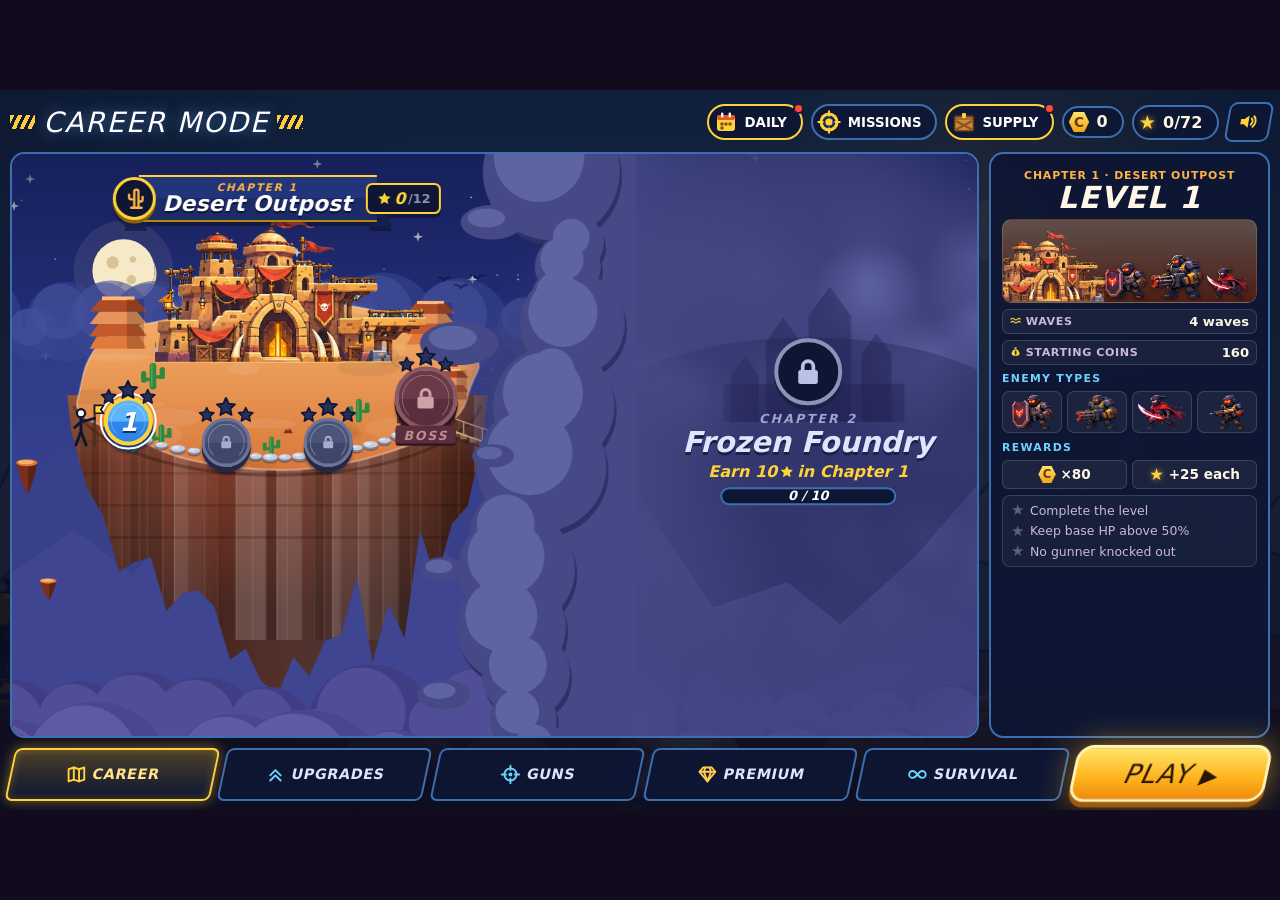
==== commit b1180a33: "feat: add stick-bastion and stick-fort-crazygames base games" ====
--- a/Stickman/stick-bastion/index.html
+++ b/Stickman/stick-bastion/index.html
@@ -18,14 +18,14 @@
 <div id="stage">
   <canvas id="cv"></canvas>
   <div id="hud" class="hidden">
-    <div class="hbox" id="hpBox"><span class="hpIc">🏰</span><div class="lbl"><span>BASE HP</span><span id="hpTxt">400</span></div><div class="bar"><i id="hpFill"></i></div></div>
+    <div class="hbox" id="hpBox"><span class="hpIc" data-ic="castle"></span><div class="lbl"><span>BASE HP</span><span id="hpTxt">400</span></div><div class="bar"><i id="hpFill"></i></div></div>
     <div class="hbox" id="waveBox"><div id="waveTxt">WAVE 1</div><div id="waveSub"></div><div class="bar"><i id="waveFill"></i></div></div>
     <div class="hbox" id="coinBox"><span class="coin"></span><span id="coinTxt">0</span></div>
-    <button class="ibtn pe" id="speedBtn" aria-label="Speed up">▶▶</button>
+    <button class="ibtn pe" id="speedBtn" aria-label="Speed up">▶︎▶︎</button>
     <button class="ibtn pe" id="pauseBtn" aria-label="Pause">❚❚</button>
-    <button id="baseBtn" class="round pe" aria-label="Base upgrades"><span>🏰</span><small>BASE</small></button>
-    <div id="breakBar" class="pe hidden"><div class="nw"><span class="clk">⏱</span><span class="nwt"><small>NEXT WAVE IN</small><span><b id="breakT">10</b>s</span></span></div><button id="callBtn">CALL NOW ▶ <small id="callBonus"></small></button></div>
-    <button id="strikeBtn" class="round pe hidden" aria-label="Airstrike"><span>✈</span><small>STRIKE</small></button>
+    <button id="baseBtn" class="round pe" aria-label="Base upgrades"><span data-ic="castle"></span><small>BASE</small></button>
+    <div id="breakBar" class="pe hidden"><div class="nw"><span class="clk" data-ic="clock"></span><span class="nwt"><small>NEXT WAVE IN</small><span><b id="breakT">10</b>s</span></span></div><button id="callBtn">CALL NOW ▶︎ <small id="callBonus"></small></button></div>
+    <button id="strikeBtn" class="round pe hidden" aria-label="Airstrike"><span data-ic="plane"></span><small>STRIKE</small></button>
   </div>
   <div id="slotPop" class="pop hidden"></div>
   <div id="basePop" class="pop hidden" style="left:.8em;bottom:6.2em"></div>
@@ -37,7 +37,7 @@
       <div class="chips">
         <div class="chip" title="Credits"><span class="crc">C</span><b id="crTxt">0</b></div>
         <div class="chip" title="Stars"><span class="sti">★</span><b id="stTxt">0/48</b></div>
-        <button class="hb" id="sndBtn1" aria-label="Sound">🔊</button>
+        <button class="hb" id="sndBtn1" aria-label="Sound"></button>
       </div>
     </div>
     <div class="tab" id="tab_career">
@@ -62,7 +62,7 @@
       <button data-tab="premium" class="pnav"><svg class="ni" viewBox="0 0 24 24" aria-hidden="true"><path d="M7 4h10l4 5-9 11L3 9z"/><path d="M3 9h18M9.5 4L8 9l4 11 4-11-1.5-5"/></svg>PREMIUM</button>
       <button data-tab="survival"><svg class="ni" viewBox="0 0 24 24" aria-hidden="true"><path d="M12 12c-2-2.6-3.6-4-5.5-4a4 4 0 000 8c1.9 0 3.5-1.4 5.5-4s3.6-4 5.5-4a4 4 0 010 8c-1.9 0-3.5-1.4-5.5-4z"/></svg>SURVIVAL</button>
     </nav>
-    <button id="playBtn" class="playbig">PLAY <b>▶</b></button>
+    <button id="playBtn" class="playbig">PLAY <b>▶︎</b></button>
   </div>
 
   <div id="win" class="screen dim hidden">
@@ -72,7 +72,7 @@
       <div class="stars3" id="winStars"></div>
       <div class="wobj" id="winObj"></div>
       <div class="wcr">Credits earned <span class="crc">C</span> <b id="winCr">0</b></div>
-      <div><button class="btn" id="nextBtn">NEXT LEVEL ▶</button><button class="btn alt" id="retryBtn">⟲ RETRY</button><button class="btn alt" id="mapBtn">MAP</button></div>
+      <div><button class="btn" id="nextBtn">NEXT LEVEL ▶︎</button><button class="btn alt" id="retryBtn">⟲ RETRY</button><button class="btn alt" id="mapBtn">MAP</button></div>
     </div>
   </div>
 
@@ -80,8 +80,8 @@
     <div class="panel">
       <h1 class="title" style="font-size:3em">PAUSED</h1>
       <div style="margin-top:1em">
-        <button class="btn" id="resumeBtn">▶ RESUME</button><br>
-        <button class="btn alt small" id="sndBtn2">🔊 Sound: On</button>
+        <button class="btn" id="resumeBtn">▶︎ RESUME</button><br>
+        <button class="btn alt small" id="sndBtn2">Sound: On</button>
         <button class="btn alt small" id="quitBtn">⟲ Main menu</button>
       </div>
     </div>
@@ -100,8 +100,9 @@
     </div>
   </div>
 </div>
-<div id="rotate"><div class="phn">📱</div><div>Turn your phone sideways for the best view.</div><button class="btn small" id="rotOk">Play anyway</button></div>
+<div id="rotate"><div>Turn your phone sideways for the best view.</div><button class="btn small" id="rotOk">Play anyway</button></div>
 <script src="js/core.js"></script>
+<script src="js/icons.js"></script>
 <script src="js/audio.js"></script>
 <script src="js/music.js"></script>
 <script src="js/data.js"></script>
--- a/Stickman/stick-bastion/css/style.css
+++ b/Stickman/stick-bastion/css/style.css
@@ -317,7 +317,7 @@
 .bq{font-size:inherit;width:6.1em;padding:.4em .3em .38em;border-radius:.85em;border:1px solid color-mix(in srgb,var(--bc) 55%,transparent);background:linear-gradient(color-mix(in srgb,var(--bc) 22%,rgba(20,30,62,.95)),rgba(14,20,44,.95));display:flex;flex-direction:column;align-items:center;gap:.12em;cursor:pointer;color:#fff;transition:transform .12s,filter .2s;position:relative}
 .bq:hover{transform:translateY(-.15em)}
 .bq:active{transform:scale(.94)}
-.bq .bi{font-size:1.9em;line-height:1.05;filter:drop-shadow(0 0 .3em color-mix(in srgb,var(--bc) 70%,transparent))}
+.bq .bi{font-size:1.9em;line-height:1.05}
 .bq .bn{font-size:.72em;font-weight:900;letter-spacing:.08em}
 .bq .bp{display:flex;gap:.15em;height:.34em;margin:.05em 0 .1em}
 .bq .bp i{width:.65em;height:.32em;border-radius:.15em;background:rgba(255,255,255,.18)}
@@ -363,17 +363,17 @@
 /* tutorial caption + skip */
 #tutCap{top:17%;padding:.35em .9em .35em 2.4em;font:italic 900 1.75em/1.15 var(--hf)!important;letter-spacing:.01em;-webkit-text-stroke:0!important;text-shadow:0 .05em 0 #000;
   background:linear-gradient(90deg,rgba(12,20,48,.96),rgba(30,46,92,.96));border:2px solid var(--cy,#3aa8ff);border-radius:.5em;box-shadow:0 0 .8em rgba(58,168,255,.5)}
-#tutCap::before{content:"🎯";position:absolute;left:.45em;top:50%;transform:translateY(-50%);font-size:.95em;font-style:normal}
+#tutCap::before{content:"";width:1em;height:1em;background:url("data:image/svg+xml,%3Csvg xmlns='http://www.w3.org/2000/svg' viewBox='0 0 24 24'%3E%3Ccircle cx='12' cy='12' r='9.5' fill='%23ffd23a'/%3E%3Ccircle cx='12' cy='12' r='6.5' fill='%230e1634'/%3E%3Ccircle cx='12' cy='12' r='3.6' fill='%23ffd23a'/%3E%3C/svg%3E") center/contain no-repeat;position:absolute;left:.45em;top:50%;transform:translateY(-50%);font-size:.95em;font-style:normal}
 #tutCap em{color:#ffd23a;font-style:inherit}
 #tutCap.win{padding-left:.9em;font-size:2.2em!important}
 #tutCap.win::before{content:none}
 #tutSkip{top:5.4em;right:1.2em;font:italic 800 .95em/1 "Barlow Condensed","Arial Narrow",Impact,sans-serif;letter-spacing:.04em;padding:.4em 1em;border-radius:.4em;transform:skewX(-14deg);background:linear-gradient(#1c2c5a,#0c1430);border:2px solid #3aa8ff;box-shadow:0 0 .6em rgba(58,168,255,.5)}
-#tutSkip::before{content:"⏭ ";color:#fff}
+#tutSkip::before{content:none}
 /* next wave + call now */
 #hud #breakBar{right:6.6em;bottom:.7em;gap:.5em;padding:0;background:none;border:0}
 #breakBar .nw{display:flex;align-items:center;gap:.45em;padding:.3em 1em .3em .8em;background:linear-gradient(var(--nv1),var(--nv2));border:2px solid var(--cy);border-radius:.45em;transform:skewX(-14deg);box-shadow:0 0 .7em rgba(58,168,255,.5)}
 #breakBar .nw>*{transform:skewX(14deg)}
-#breakBar .clk{font-size:1.5em;filter:sepia(1) saturate(4) hue-rotate(5deg)}
+#breakBar .clk{font-size:1.5em}
 #breakBar .nwt{display:flex;flex-direction:column;line-height:1;font:italic 800 1em var(--hf)}
 #breakBar .nwt small{font-size:.85em;color:#fff;letter-spacing:.03em}
 #breakBar .nwt b{color:var(--gd);font-size:1.6em}
@@ -433,7 +433,7 @@
 @media (prefers-reduced-motion:reduce){.screen.dim,.screen.dim .panel,.tabbox,.side,.mapwrap{animation:none}}
 
 /* ---------- final polish ---------- */
-.stars3 i:not(.on){font-size:.85em;align-self:center;opacity:.8}
+.stars3 i:not(.on){font-size:.85em;align-self:center;color:#4a5784;-webkit-text-stroke:2px #2a3360}
 #hpFill.bad{animation:hpPulse .55s ease-in-out infinite alternate}
 @keyframes hpPulse{to{filter:brightness(1.6);box-shadow:0 0 .6em rgba(255,60,50,.9)}}
 @media (prefers-reduced-motion:reduce){#hpFill.bad{animation:none}}
@@ -559,3 +559,51 @@
 .pbuy{padding:.4em;font-size:.85em;background:linear-gradient(#ffe36a,#f0a417);color:#4a2800}
 .pbuy .crc{background:#6a3a00;color:#ffd34d}
 @container (max-width:760px){.pguns{gap:.4em}.part{height:4em}.part img{max-height:3.3em}.pd{display:none}.phead p{display:none}.pdc small{display:none}.ptag{display:none}}
+
+/* flat SVG icons (js/icons.js) replace emoji */
+svg.ic{width:1em;height:1em;display:inline-block;vertical-align:-.14em;flex:none}
+#tutHand svg.ic{width:1em;height:1em;display:block}
+
+/* readability floor: no text smaller than 9px, even in the smallest CrazyGames frame (800x450) */
+#stage .ghead div>span{font-size:max(0.68em,9px)}
+#stage div.ghead>span.lvb{font-size:max(0.78em,9px)}
+#stage div.gs>div.gl{font-size:max(0.74em,9px)}
+#stage div.gl>b{font-size:max(1em,9px)}
+#stage div.gl>em{font-size:max(1em,9px)}
+#stage div.rpl>small{font-size:max(0.833em,9px)}
+#stage div.rpl>#gpHpT{font-size:max(1em,9px)}
+#stage #gpFix>#gpFixC{font-size:max(1em,9px)}
+#stage span.ti>small{font-size:max(0.5em,9px)}
+#stage #gpBoost>#gpBoostC{font-size:max(1em,9px)}
+#stage div.gmore>button{font-size:max(0.72em,9px)}
+#stage h4>span.sub2{font-size:max(0.75em,9px)}
+#stage button.wopt>span.s{font-size:max(0.75em,9px)}
+#stage div.mnote>small{font-size:max(0.85em,9px)}
+#stage div.rb>small{font-size:max(0.66em,9px)}
+#stage span.cst>i{font-size:max(0.8em,9px)}
+#stage div.fogseal>small{font-size:max(0.78em,9px)}
+#stage span.cbar>em{font-size:max(0.8em,9px)}
+#stage button.node.lock.boss>span.btag{font-size:max(0.7em,9px)}
+#stage div.lh>small{font-size:max(0.68em,9px)}
+#stage div.prow>span{font-size:max(0.85em,9px)}
+#stage #lvlPanel>div.psec{font-size:max(0.68em,9px)}
+#stage .prw span.crc{font-size:max(0.85em,9px)}
+#stage div.pobj>div{font-size:max(0.78em,9px)}
+#stage div.ucard>span{font-size:max(0.78em,9px)}
+#stage button.act>span.crc{font-size:max(0.78em,9px)}
+#stage div.gcard>span{font-size:max(0.7em,9px)}
+#stage div.gbar>small{font-size:max(0.833em,9px)}
+#stage div.gcard>em{font-size:max(0.78em,9px)}
+#stage .phead p{font-size:max(0.75em,9px)}
+#stage div.pnm>span.ptag{font-size:max(0.6em,9px)}
+#stage div.pcard>span.pd{font-size:max(0.7em,9px)}
+#stage div.pst>small{font-size:max(0.6em,9px)}
+#stage div.pft>span.pdc{font-size:max(0.72em,9px)}
+#stage span.pdc>small{font-size:max(0.833em,9px)}
+#stage button.act.pbuy>span.crc{font-size:max(0.85em,9px)}
+#stage button.mapc.on>span{font-size:max(1em,9px)}
+#stage button.mapc>span{font-size:max(1em,9px)}
+#stage div.mt>small{font-size:max(0.72em,9px)}
+#stage button.btn.small>span.crc{font-size:max(0.85em,9px)}
+#hpBox .hpIc svg.ic{width:1.6em;height:1.6em}
+.hb svg.ic{width:1.25em;height:1.25em}
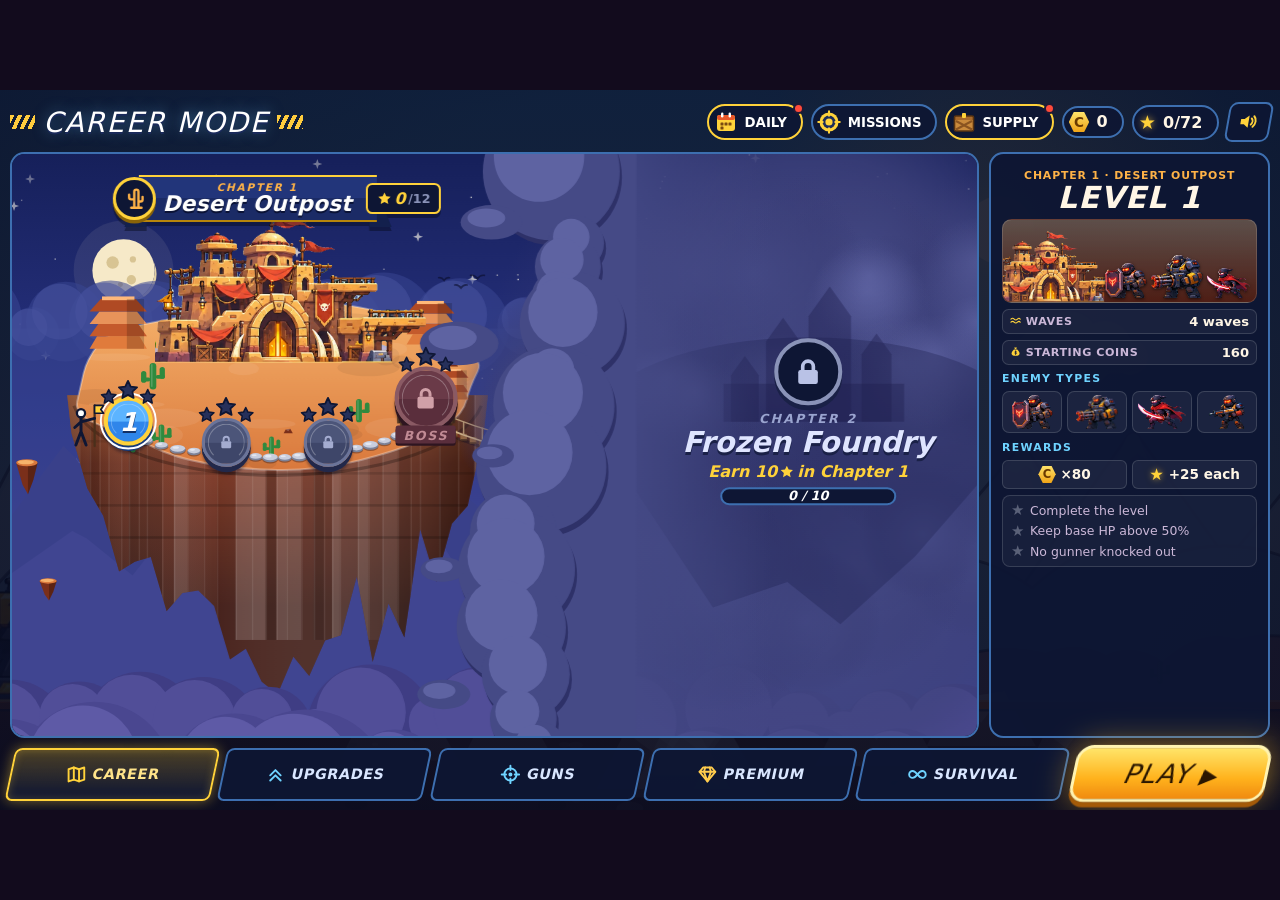
==== commit 547738a1: "feat: add stickman bastion and fort crazygames tower defense mini-games" ====
--- a/Stickman/stick-bastion/index.html
+++ b/Stickman/stick-bastion/index.html
@@ -120,6 +120,7 @@
 <script src="js/tutorial.js"></script>
 <script src="js/hudskin.js"></script>
 <script src="js/meta.js"></script>
+<script src="js/survival.js"></script>
 <script src="js/main.js"></script>
 </body>
 </html>
--- a/Stickman/stick-bastion/css/style.css
+++ b/Stickman/stick-bastion/css/style.css
@@ -607,3 +607,32 @@
 #stage button.btn.small>span.crc{font-size:max(0.85em,9px)}
 #hpBox .hpIc svg.ic{width:1.6em;height:1.6em}
 .hb svg.ic{width:1.25em;height:1.25em}
+
+/* survival rewards (js/survival.js): milestones row + daily challenge card + game-over note */
+.surv .maps{grid-template-columns:repeat(3,1fr);margin:.5em 0 .1em}
+.surv .mapc img{height:3.2em}
+.surv .best{margin-top:.35em}
+#svExtra{text-align:left;margin-top:.5em;display:flex;flex-direction:column;gap:.45em}
+.svms small,.svch small{display:block;font:italic 800 .72em var(--hf,inherit);letter-spacing:.08em;color:#9fb2e6}
+.msr{display:grid;grid-template-columns:repeat(5,1fr);gap:.3em;margin-top:.25em}
+.msc{border:2px solid var(--line);border-radius:.55em;background:rgba(255,255,255,.05);padding:.25em .2em;text-align:center;line-height:1.15}
+.msc b{display:flex;align-items:center;justify-content:center;gap:.15em;font:italic 900 .8em var(--hf,inherit);letter-spacing:.03em;color:#dfe6ff}
+.msc b svg{width:1em;height:1em;fill:none;stroke:#5be27f;stroke-width:3.2;stroke-linecap:round;stroke-linejoin:round}
+.msc>span{font-weight:800;font-size:.74em;color:var(--gold)}
+.msc.next{border-color:#4fa9e8;background:rgba(79,169,232,.12)}
+.msc.done{border-color:rgba(91,226,127,.55);opacity:.8}
+.msc.done>span{color:#8fd8a4}
+.svp{margin:.3em 0 0!important;font-size:.74em;color:var(--dim)}
+.svch{display:flex;align-items:center;gap:.6em;padding:.5em .6em;border-radius:.7em;border:2px solid color-mix(in srgb,var(--gold) 55%,transparent);background:rgba(255,211,90,.07)}
+.svch .cht{flex:1;min-width:0;line-height:1.2}
+.svch .cht b{display:block;font:italic 900 1.15em var(--hf,inherit);letter-spacing:.04em;color:#ffd35a}
+.svch .cht>span{display:block;font-size:.8em;color:#dfe6ff}
+.svch .cht em{display:block;font-style:normal;font-size:.72em;color:var(--dim);margin-top:.15em}
+.svch .btn.small{margin:0;padding:.5em 1em;flex:none}
+.svnote{display:inline-flex;flex-direction:column;gap:.15em;margin-top:.5em;padding:.4em .8em;border-radius:.6em;background:rgba(0,0,0,.25);border:1px solid rgba(120,150,230,.3);font-size:.85em}
+.svnote div{display:flex;justify-content:space-between;gap:1.4em}
+.svnote span{color:#b9c7ee;font-weight:700}
+.svnote b{color:#ffd23a}
+#stage .svms small,#stage .svch small{font-size:max(.72em,9px)}
+#stage .msc>span,#stage .svp,#stage .svch .cht em{font-size:max(.72em,9px)}
+@container (max-width:900px){.surv>p{display:none}.surv .mapc img{height:2.3em}.surv .svp{display:none}.surv h2{font-size:1.2em}}
